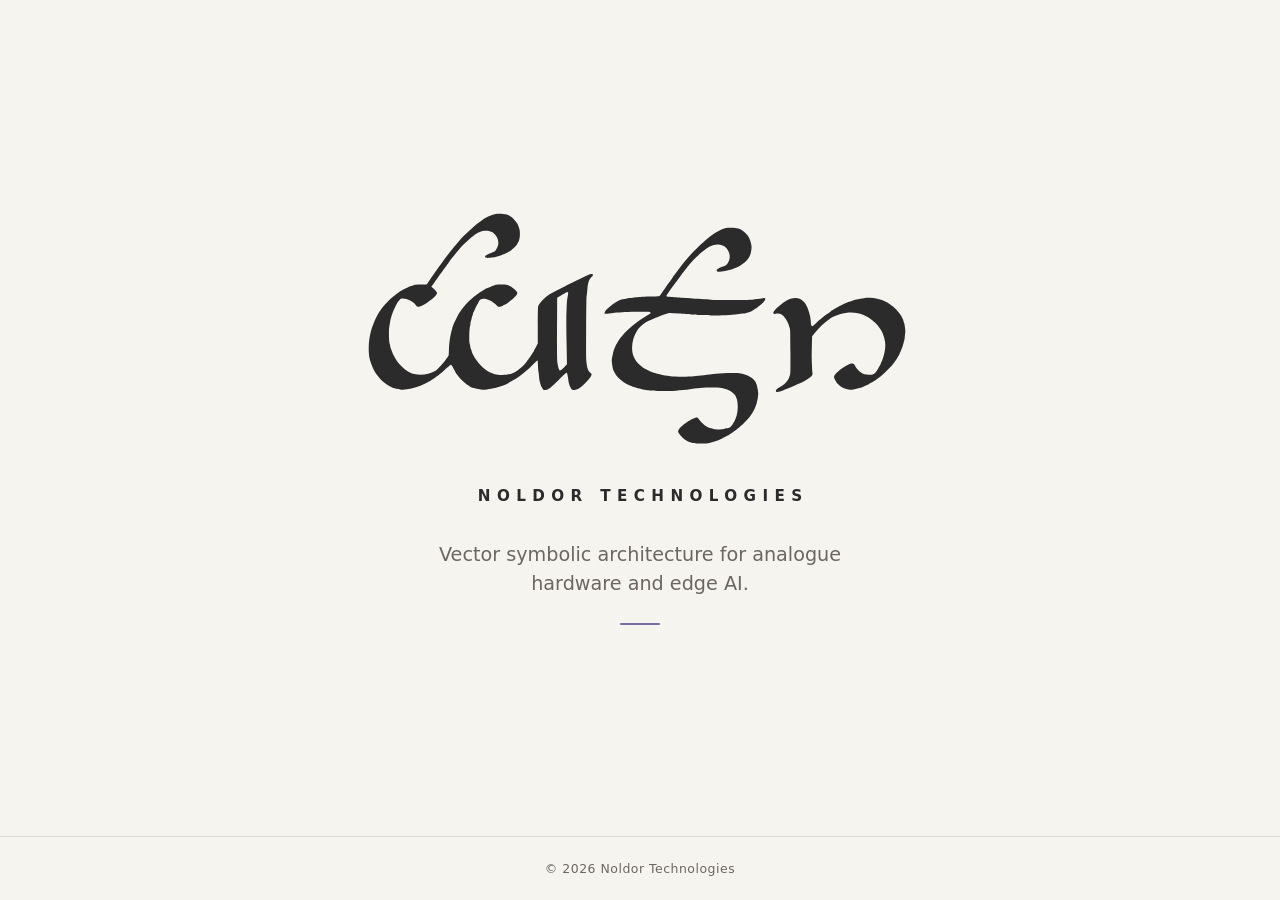
==== index.html @ be60045a "Add landing page, tests, CI + Pages deploy workflows Minimal one-screen landing for noldor.tech: inl" ====
<!DOCTYPE html>
<html lang="en">
<head>
  <meta charset="UTF-8" />
  <meta name="viewport" content="width=device-width, initial-scale=1.0" />
  <title>Noldor Technologies</title>
  <meta name="description" content="Noldor Technologies — vector symbolic architecture for analogue hardware and edge AI." />

  <!-- Favicons (generated from the Ñoldor letter mark) -->
  <link rel="icon" href="assets/favicon.svg" type="image/svg+xml" />
  <link rel="icon" href="assets/favicon-32.png" sizes="32x32" type="image/png" />
  <link rel="apple-touch-icon" href="assets/apple-touch-icon.png" />

  <!-- Open Graph -->
  <meta property="og:title" content="Noldor Technologies" />
  <meta property="og:description" content="Vector symbolic architecture for analogue hardware and edge AI." />
  <meta property="og:type" content="website" />
  <meta property="og:url" content="https://noldor.tech/" />
  <meta property="og:image" content="https://noldor.tech/assets/icon-512.png" />

  <link rel="stylesheet" href="styles.css" />
</head>
<body>
  <main class="hero">
    <h1 class="visually-hidden">Noldor Technologies</h1>

    <svg class="wordmark" xmlns="http://www.w3.org/2000/svg" viewBox="0 0 1764 756" fill="currentColor" role="img" aria-label="Ñoldor">
  <title>Ñoldor</title>
  <g transform="translate(0.000000,756.000000) scale(0.100000,-0.100000)">
  <path d="M4315 7471 c-112 -14 -320 -99 -430 -174 -246 -169 -552 -445 -796
-718 -101 -113 -332 -403 -436 -546 -157 -216 -359 -504 -477 -679 l-76 -111
-185 -2 c-140 -1 -196 -5 -228 -17 -23 -8 -57 -19 -76 -24 -19 -5 -48 -15 -65
-23 -130 -63 -165 -80 -191 -97 -16 -11 -43 -27 -59 -36 -98 -55 -308 -225
-426 -344 -96 -97 -226 -258 -274 -340 -55 -94 -136 -261 -171 -351 -20 -52
-40 -105 -45 -119 -14 -36 -38 -122 -61 -225 -55 -237 -60 -589 -13 -770 48
-180 151 -410 218 -485 12 -14 41 -50 64 -81 50 -67 136 -150 212 -205 73 -54
174 -112 208 -120 15 -4 36 -13 47 -20 11 -7 49 -17 85 -24 36 -6 92 -15 125
-21 146 -25 420 24 635 113 111 47 248 114 271 134 8 8 19 14 24 14 19 0 307
204 363 257 124 118 290 263 301 263 15 0 60 -56 66 -83 4 -15 11 -29 15 -32
4 -2 20 -31 35 -62 30 -63 75 -136 88 -141 4 -2 15 -18 23 -34 28 -55 195
-218 279 -272 123 -81 130 -84 192 -106 152 -52 296 -69 438 -50 218 29 329
54 470 107 129 49 175 72 370 186 192 112 469 338 646 526 74 79 102 102 110
94 8 -8 13 -66 15 -158 2 -81 8 -163 13 -183 5 -20 15 -94 21 -165 6 -70 17
-144 24 -165 7 -20 16 -54 20 -75 9 -48 48 -125 81 -161 24 -26 31 -28 83 -24
85 6 151 58 419 322 189 187 235 227 246 217 15 -11 42 -139 51 -238 9 -98 70
-249 114 -283 34 -27 104 -26 162 3 91 45 138 83 273 218 104 104 144 151 163
193 29 64 25 77 -31 121 -40 30 -74 95 -86 165 -41 237 -40 212 -35 1220 3
640 8 984 15 1020 6 30 15 114 20 185 11 147 33 260 63 320 12 22 43 64 69 93
52 57 58 72 34 92 -18 15 -70 3 -175 -40 -131 -54 -1088 -535 -1167 -586 -176
-117 -345 -295 -374 -397 -5 -18 -9 -285 -9 -595 l0 -563 -46 -92 c-25 -51
-52 -99 -60 -108 -8 -8 -14 -23 -14 -31 0 -9 -7 -21 -15 -28 -8 -6 -17 -20
-20 -31 -11 -32 -124 -200 -201 -294 -84 -105 -147 -166 -264 -253 -155 -117
-280 -156 -500 -156 -119 0 -160 4 -230 23 -232 62 -426 214 -601 471 -25 36
-50 76 -57 90 -6 14 -16 32 -20 40 -33 59 -52 102 -52 117 -1 10 -9 36 -20 58
-11 22 -19 50 -20 63 0 12 -9 58 -21 102 -18 70 -20 102 -16 282 2 144 8 223
20 273 9 38 17 86 17 105 0 20 9 61 20 93 11 31 20 67 20 79 0 13 9 43 20 67
11 24 20 53 20 65 0 11 9 35 20 51 11 17 20 36 20 43 0 19 79 178 122 247 21
33 38 65 38 72 0 7 17 24 37 38 103 69 350 -17 488 -171 47 -53 63 -64 88 -64
34 0 113 26 137 46 8 6 25 15 38 19 46 14 208 131 295 214 98 94 121 129 112
170 -11 52 -168 184 -257 217 -88 32 -106 34 -253 35 -130 1 -157 -2 -205 -20
-30 -11 -61 -21 -68 -21 -13 0 -75 -27 -177 -77 -62 -30 -75 -38 -148 -85 -32
-21 -60 -38 -62 -38 -2 0 -24 -14 -47 -30 -24 -17 -54 -38 -68 -48 -14 -9 -27
-20 -30 -23 -3 -4 -33 -28 -68 -53 -93 -69 -259 -238 -340 -348 -40 -53 -72
-100 -72 -104 0 -4 -7 -16 -17 -26 -20 -22 -22 -27 -105 -190 -88 -176 -102
-209 -138 -336 -61 -214 -89 -400 -99 -672 l-6 -155 -40 -60 c-111 -168 -301
-381 -391 -437 -153 -97 -421 -142 -615 -104 -154 31 -298 114 -434 251 -116
116 -166 183 -236 313 -9 18 -21 38 -26 45 -5 7 -22 46 -37 87 -16 41 -34 91
-42 110 -7 19 -16 53 -20 75 -3 22 -13 63 -21 90 -25 79 -29 423 -8 545 9 52
21 120 26 151 18 114 96 350 140 419 5 8 14 26 19 40 6 14 15 34 22 45 6 11
25 45 41 75 16 30 49 74 73 98 41 41 44 42 108 42 136 0 328 -97 406 -207 36
-50 66 -60 123 -44 157 46 473 276 528 385 l21 42 -26 40 c-14 21 -56 66 -92
100 l-67 60 69 95 c38 52 95 132 127 179 75 110 101 146 227 318 58 79 112
153 120 165 39 57 167 225 204 267 23 26 76 90 118 141 75 92 162 179 288 289
35 30 71 62 79 70 51 51 230 180 248 180 5 0 24 8 43 19 110 58 311 54 404
-10 154 -103 222 -288 165 -441 -23 -62 -66 -135 -91 -155 -7 -6 -38 -21 -68
-33 -189 -76 -240 -106 -240 -141 0 -31 44 -42 139 -35 106 8 212 30 325 67
98 33 242 95 267 116 8 7 18 13 22 13 33 0 257 203 257 233 0 8 8 25 18 38 64
84 90 305 53 444 -36 132 -74 200 -170 298 -88 91 -147 127 -256 161 -62 18
-200 27 -280 17z m2243 -2490 c2 -13 -6 -67 -17 -120 -16 -72 -24 -160 -32
-351 -13 -313 -13 -352 -1 -1140 l11 -635 -37 -45 c-80 -99 -158 -165 -184
-155 -25 10 -56 104 -75 225 -18 126 -20 239 -15 1441 l3 626 65 39 c128 77
139 83 163 94 13 6 35 20 49 31 33 26 66 21 70 -10z"/>
  <path d="M11590 7030 c-159 -19 -317 -97 -565 -277 -137 -100 -515 -460 -671
-638 -138 -159 -427 -534 -536 -695 -21 -30 -63 -89 -93 -130 -30 -41 -75
-104 -100 -140 -24 -36 -61 -87 -80 -115 -20 -27 -52 -74 -71 -103 -20 -29
-46 -54 -58 -56 -11 -3 -138 -7 -281 -10 -143 -4 -300 -11 -350 -17 -49 -5
-137 -14 -195 -18 -120 -10 -321 -44 -365 -61 -117 -48 -209 -105 -350 -220
-95 -78 -140 -125 -161 -172 -30 -67 -28 -68 306 -24 185 25 437 36 784 36
322 0 325 0 340 -22 8 -12 13 -24 11 -28 -2 -4 -42 -29 -87 -55 -78 -45 -192
-119 -283 -182 -241 -168 -515 -432 -627 -604 -44 -67 -108 -178 -108 -186 0
-4 -8 -25 -19 -47 -26 -58 -51 -133 -63 -191 -5 -27 -16 -78 -24 -112 -8 -34
-14 -86 -14 -115 0 -69 35 -270 53 -306 8 -15 27 -53 43 -86 72 -145 303 -333
494 -401 41 -14 79 -30 85 -34 5 -5 28 -12 50 -16 21 -3 51 -12 65 -19 14 -7
45 -16 70 -20 25 -3 65 -13 90 -20 25 -8 106 -24 180 -35 119 -19 176 -21 495
-20 198 0 387 5 420 9 33 5 110 14 170 20 61 6 148 15 195 21 142 16 249 28
385 40 72 7 153 15 180 17 28 3 127 6 220 6 308 1 505 -57 640 -191 35 -34 66
-72 70 -85 4 -13 15 -41 25 -63 51 -114 52 -389 2 -557 -53 -174 -140 -322
-216 -364 -21 -12 -61 -24 -90 -28 -29 -3 -72 -13 -96 -21 -57 -20 -277 -21
-324 -1 -18 7 -52 17 -76 21 -48 8 -113 37 -180 79 -57 37 -169 148 -203 203
-36 57 -56 67 -110 52 -53 -14 -143 -57 -158 -75 -6 -8 -17 -14 -24 -14 -21 0
-236 -158 -287 -210 -55 -58 -78 -98 -78 -137 0 -31 77 -133 151 -202 50 -45
165 -117 206 -127 15 -4 48 -17 73 -28 41 -19 63 -21 270 -21 242 0 249 1 470
72 91 29 87 27 230 98 164 81 212 111 425 260 114 80 320 275 421 400 136 168
229 374 260 580 10 66 18 143 18 170 -1 77 -33 246 -54 291 -11 22 -20 43 -20
47 0 3 -14 26 -30 51 -78 114 -232 197 -445 238 -118 22 -571 16 -790 -10 -99
-12 -265 -31 -370 -42 -104 -12 -246 -27 -315 -34 -181 -20 -573 -20 -745 -1
-218 25 -473 84 -600 139 -74 33 -232 113 -255 129 -240 171 -350 365 -350
618 0 199 57 393 163 554 48 74 161 190 199 206 15 6 28 16 28 21 0 5 15 16
33 24 17 8 39 18 47 24 75 46 410 184 591 243 l106 35 299 -18 c164 -11 340
-24 389 -29 50 -6 201 -13 336 -16 136 -4 271 -10 300 -14 84 -11 654 16 819
39 80 11 160 20 177 20 56 0 205 41 274 75 179 88 414 287 434 367 9 37 -23
55 -74 40 -20 -6 -70 -14 -111 -17 -41 -4 -124 -14 -185 -23 -93 -14 -196 -17
-680 -17 -416 0 -596 4 -667 13 -54 7 -186 17 -295 23 -109 5 -270 15 -358 23
-88 8 -212 15 -275 16 -63 0 -162 5 -220 10 -58 6 -136 13 -173 16 -81 7 -90
19 -53 72 85 120 149 211 170 242 13 19 43 61 67 92 24 31 71 96 104 143 60
85 138 190 225 300 25 31 55 70 67 87 152 206 540 562 706 647 92 47 193 72
273 67 159 -11 263 -85 330 -236 38 -86 41 -198 6 -277 -42 -97 -76 -138 -140
-166 -33 -15 -65 -27 -71 -27 -24 0 -137 -59 -161 -85 -29 -31 -20 -54 26 -67
55 -16 277 19 419 66 76 26 225 90 265 114 143 87 252 185 286 257 7 17 18 37
23 45 25 38 41 92 55 182 14 87 14 105 0 190 -28 163 -84 269 -200 377 -68 64
-112 91 -205 127 -65 25 -225 37 -329 24z"/>
  <path d="M15910 4821 c-232 -33 -325 -56 -549 -136 -65 -23 -295 -140 -376
-191 -38 -24 -81 -49 -95 -56 -14 -7 -46 -28 -72 -48 -26 -19 -73 -53 -103
-75 -115 -83 -253 -195 -353 -289 -57 -53 -110 -96 -118 -96 -27 0 -41 43 -43
130 -1 81 -25 213 -57 310 -9 25 -19 61 -24 80 -13 53 -83 183 -126 235 -136
167 -358 177 -592 29 -29 -19 -55 -34 -59 -34 -8 0 -135 -104 -207 -170 -131
-121 -155 -221 -46 -190 57 16 130 12 176 -10 84 -41 189 -186 232 -320 11
-36 29 -90 39 -120 17 -51 18 -107 21 -752 3 -683 2 -699 -18 -742 -11 -25
-20 -50 -20 -56 0 -5 -15 -36 -32 -68 -37 -64 -113 -145 -173 -184 -22 -14
-67 -42 -100 -63 -81 -51 -115 -84 -115 -112 0 -47 96 -40 240 19 41 17 93 37
115 45 22 8 58 22 80 32 22 10 47 21 55 25 8 3 22 10 30 15 8 5 60 28 115 51
172 72 219 94 236 107 8 7 20 13 25 13 14 0 174 106 207 138 39 37 60 80 52
106 -9 30 -27 407 -27 561 1 72 4 238 7 370 l7 239 75 96 c140 176 322 349
463 442 266 173 616 246 900 187 97 -20 205 -57 244 -85 11 -8 26 -14 32 -14
29 0 214 -138 288 -215 169 -176 253 -338 292 -565 19 -110 14 -220 -17 -369
-21 -104 -74 -267 -94 -291 -7 -8 -15 -27 -19 -42 -3 -15 -20 -49 -36 -75 -16
-26 -35 -59 -42 -73 -39 -79 -103 -162 -144 -186 -42 -25 -50 -26 -162 -22
-84 3 -125 9 -147 21 -16 9 -35 17 -41 17 -6 0 -40 22 -75 49 -69 52 -154 152
-164 193 -4 13 -18 37 -32 53 -24 25 -31 27 -77 22 -50 -6 -93 -25 -213 -97
-48 -28 -165 -111 -183 -130 -3 -3 -28 -24 -57 -48 -56 -46 -103 -117 -103
-154 0 -25 30 -90 71 -153 34 -53 135 -146 193 -178 54 -30 192 -67 252 -67
108 0 337 59 459 118 33 16 71 33 85 37 14 4 31 12 39 18 17 15 49 33 86 51
44 21 234 155 318 225 84 69 218 199 299 288 50 55 173 223 192 263 4 8 18 33
31 55 14 22 29 51 35 65 6 14 20 45 32 70 44 94 70 167 94 260 7 30 20 80 29
110 8 30 15 74 15 97 0 23 5 74 12 112 10 57 9 91 -5 195 -9 69 -23 139 -32
155 -8 17 -15 37 -15 46 0 14 -31 82 -77 170 -38 71 -171 217 -276 302 -193
156 -439 246 -697 257 -58 2 -130 1 -160 -3z"/>
  </g>
</svg>

    <p class="company">Noldor&nbsp;Technologies</p>

    <p class="tagline">Vector symbolic architecture for analogue hardware and edge&nbsp;AI.</p>
  </main>

  <footer class="footer">
    <span>© <span id="year">2026</span> Noldor Technologies</span>
  </footer>

  <script>
    document.getElementById("year").textContent = new Date().getFullYear();
  </script>
</body>
</html>
---- styles.css ----
:root {
  --ink: #2b2b2b;
  --paper: #f6f4ef;
  --muted: #6b6660;
  --hairline: rgba(43, 43, 43, 0.14);
  --accent: #5b4b8a; /* deep Noldorin violet, used sparingly */
}

@media (prefers-color-scheme: dark) {
  :root {
    --ink: #ece8e1;
    --paper: #16151a;
    --muted: #9a958c;
    --hairline: rgba(236, 232, 225, 0.16);
    --accent: #b3a6e0;
  }
}

* { box-sizing: border-box; }

html, body {
  margin: 0;
  height: 100%;
}

body {
  display: flex;
  flex-direction: column;
  min-height: 100vh;
  background: var(--paper);
  color: var(--ink);
  font-family: ui-sans-serif, system-ui, -apple-system, "Segoe UI", Roboto,
    Helvetica, Arial, sans-serif;
  -webkit-font-smoothing: antialiased;
  text-rendering: optimizeLegibility;
}

.hero {
  flex: 1;
  display: flex;
  flex-direction: column;
  align-items: center;
  justify-content: center;
  gap: clamp(1.25rem, 4vw, 2.25rem);
  padding: 2rem 1.5rem;
  text-align: center;
}

/* The tengwar wordmark. currentColor lets it follow the theme. */
.wordmark {
  display: block;
  width: min(560px, 78vw);
  height: auto;
  color: var(--ink);
  animation: rise 900ms cubic-bezier(0.22, 1, 0.36, 1) both;
}

.company {
  margin: 0;
  font-size: clamp(0.78rem, 1.6vw, 0.95rem);
  font-weight: 600;
  letter-spacing: 0.42em;
  text-transform: uppercase;
  color: var(--ink);
  /* optical: letter-spacing pushes text right; nudge back to center */
  text-indent: 0.42em;
  animation: rise 900ms 120ms cubic-bezier(0.22, 1, 0.36, 1) both;
}

.tagline {
  margin: 0;
  max-width: 34ch;
  font-size: clamp(1rem, 2.4vw, 1.2rem);
  line-height: 1.5;
  color: var(--muted);
  animation: rise 900ms 220ms cubic-bezier(0.22, 1, 0.36, 1) both;
}

.tagline::after {
  content: "";
  display: block;
  width: 2.5rem;
  height: 2px;
  margin: 1.5rem auto 0;
  background: var(--accent);
  border-radius: 2px;
  opacity: 0.8;
}

.footer {
  padding: 1.5rem;
  text-align: center;
  font-size: 0.78rem;
  letter-spacing: 0.04em;
  color: var(--muted);
  border-top: 1px solid var(--hairline);
}

@keyframes rise {
  from { opacity: 0; transform: translateY(12px); }
  to   { opacity: 1; transform: translateY(0); }
}

@media (prefers-reduced-motion: reduce) {
  .wordmark, .company, .tagline { animation: none; }
}

.visually-hidden {
  position: absolute;
  width: 1px; height: 1px;
  padding: 0; margin: -1px;
  overflow: hidden;
  clip: rect(0, 0, 0, 0);
  white-space: nowrap;
  border: 0;
}
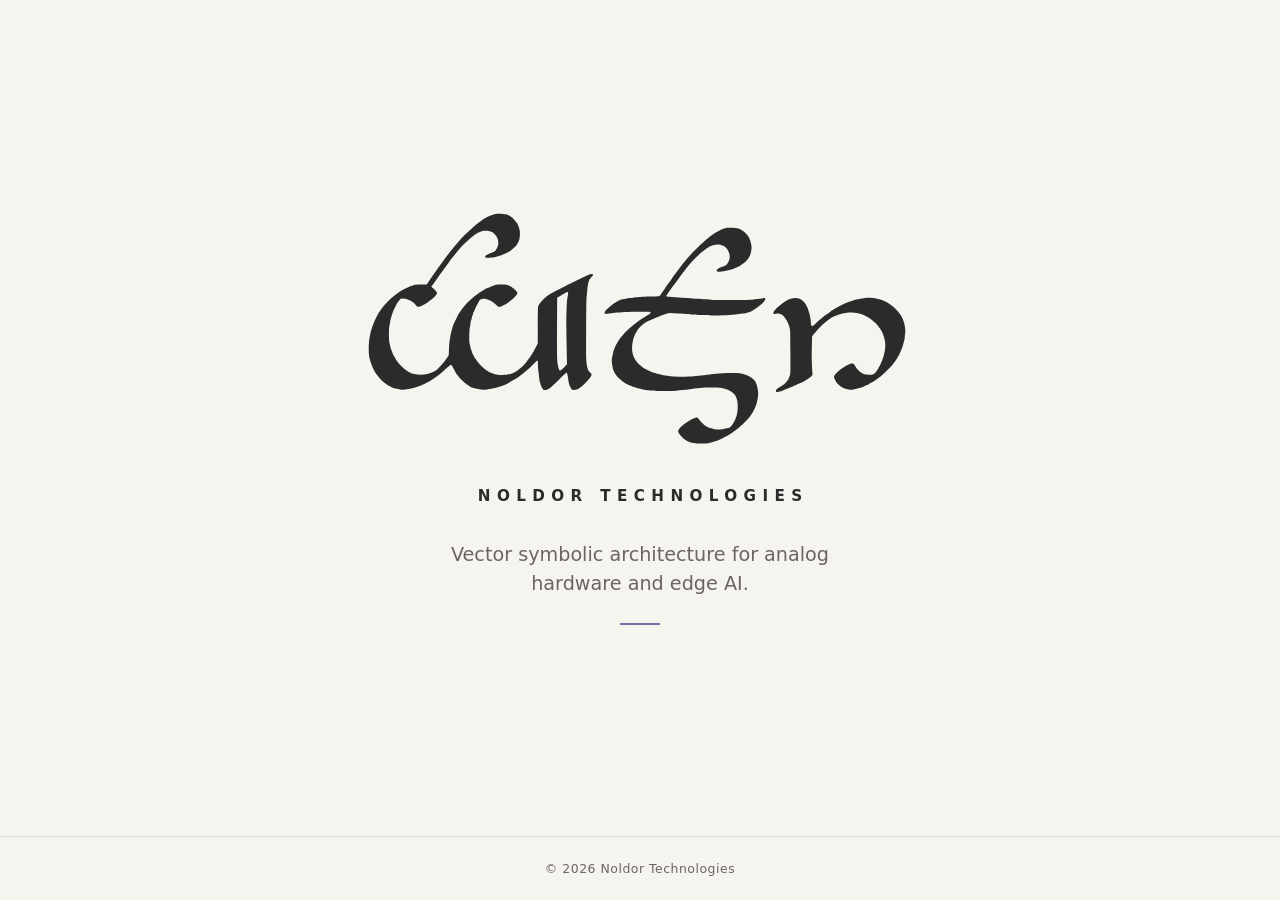
==== commit 08c39759: "Fix wording: analogue -> analog (user correction) index.html (meta, OG, tagline) + README. Shipped f" ====
--- a/index.html
+++ b/index.html
@@ -4,7 +4,7 @@
   <meta charset="UTF-8" />
   <meta name="viewport" content="width=device-width, initial-scale=1.0" />
   <title>Noldor Technologies</title>
-  <meta name="description" content="Noldor Technologies — vector symbolic architecture for analogue hardware and edge AI." />
+  <meta name="description" content="Noldor Technologies — vector symbolic architecture for analog hardware and edge AI." />
 
   <!-- Favicons (generated from the Ñoldor letter mark) -->
   <link rel="icon" href="assets/favicon.svg" type="image/svg+xml" />
@@ -13,7 +13,7 @@
 
   <!-- Open Graph -->
   <meta property="og:title" content="Noldor Technologies" />
-  <meta property="og:description" content="Vector symbolic architecture for analogue hardware and edge AI." />
+  <meta property="og:description" content="Vector symbolic architecture for analog hardware and edge AI." />
   <meta property="og:type" content="website" />
   <meta property="og:url" content="https://noldor.tech/" />
   <meta property="og:image" content="https://noldor.tech/assets/icon-512.png" />
@@ -150,7 +150,7 @@
 
     <p class="company">Noldor&nbsp;Technologies</p>
 
-    <p class="tagline">Vector symbolic architecture for analogue hardware and edge&nbsp;AI.</p>
+    <p class="tagline">Vector symbolic architecture for analog hardware and edge&nbsp;AI.</p>
   </main>
 
   <footer class="footer">
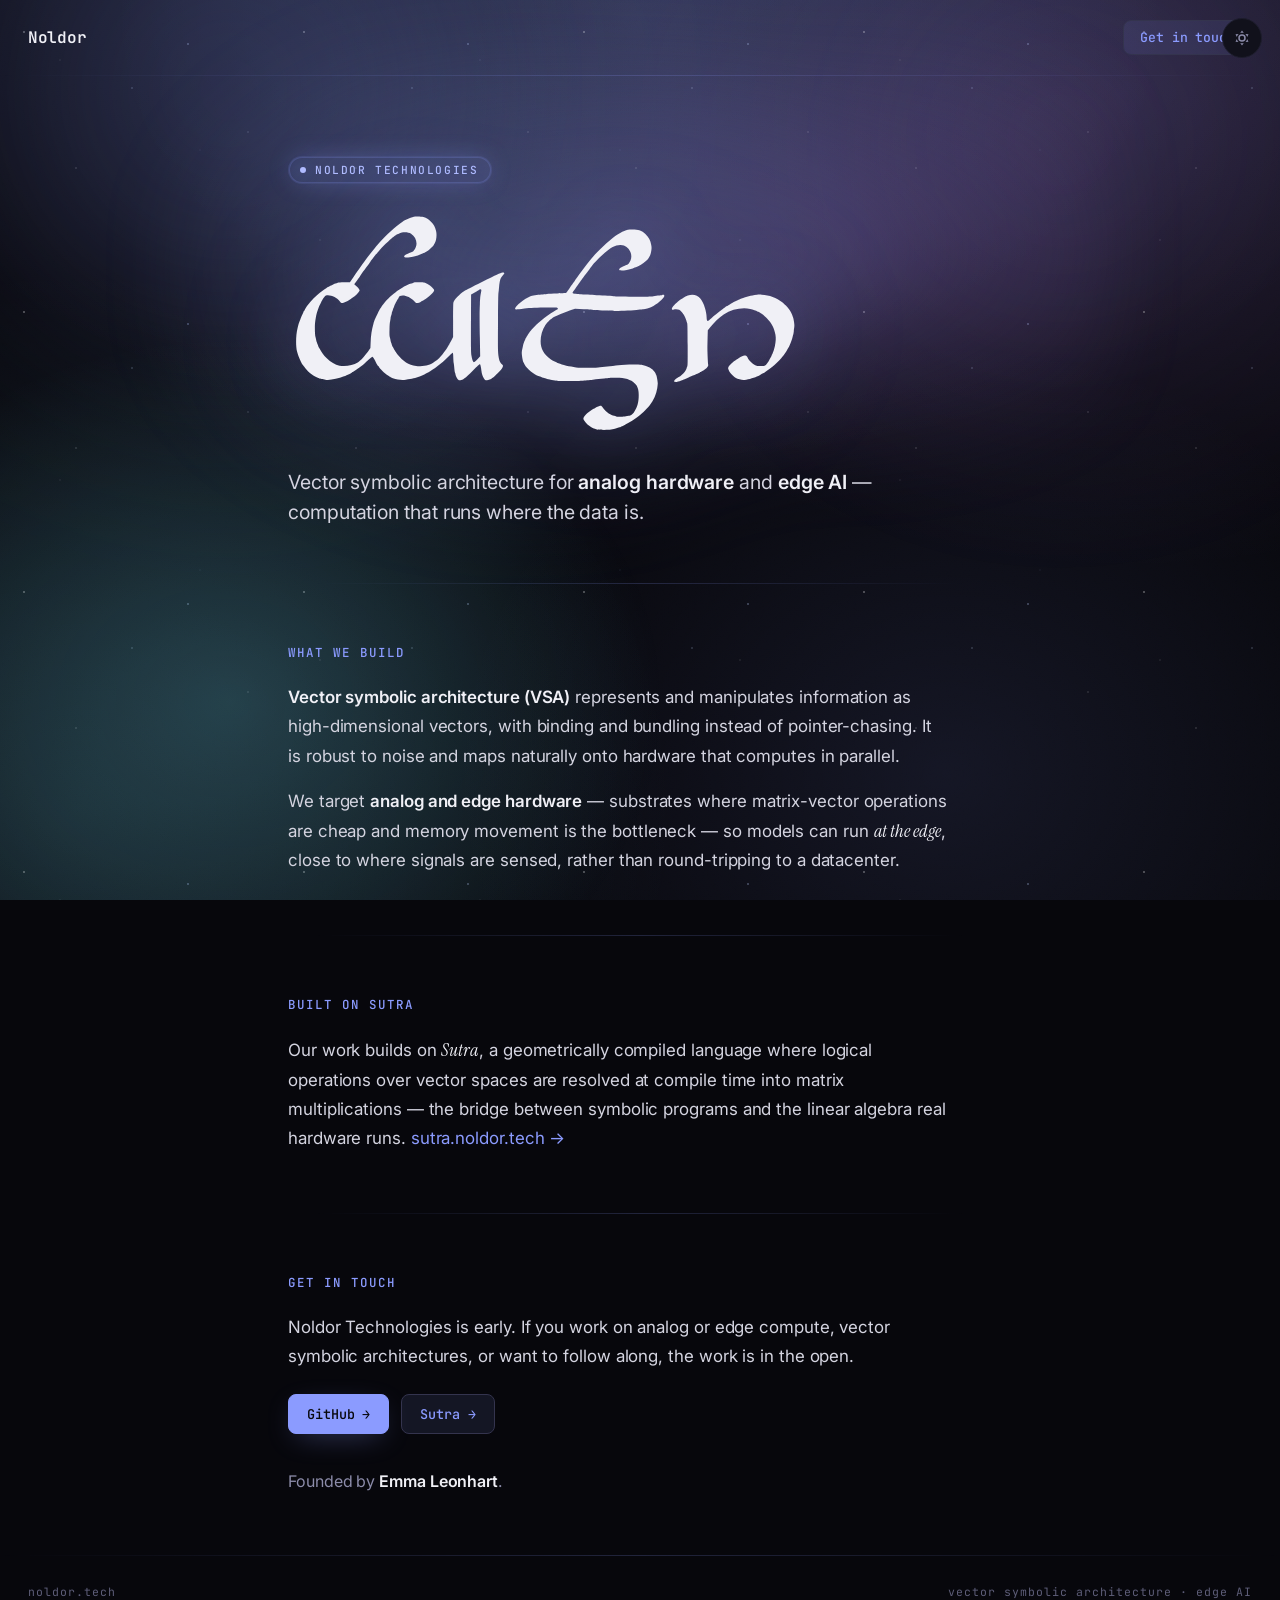
==== commit c5ff0e2d: "Rebuild landing on shared identity (dark + celestial + practical sections) Links identity.css + cele" ====
--- a/index.html
+++ b/index.html
@@ -1,5 +1,5 @@
 <!DOCTYPE html>
-<html lang="en">
+<html lang="en" data-theme="dark">
 <head>
   <meta charset="UTF-8" />
   <meta name="viewport" content="width=device-width, initial-scale=1.0" />
@@ -18,13 +18,38 @@
   <meta property="og:url" content="https://noldor.tech/" />
   <meta property="og:image" content="https://noldor.tech/assets/icon-512.png" />
 
+  <link rel="preconnect" href="https://fonts.googleapis.com" />
+  <link rel="preconnect" href="https://fonts.gstatic.com" crossorigin />
+  <link href="https://fonts.googleapis.com/css2?family=Inter:wght@400;500;600;700&family=Instrument+Serif:ital@0;1&family=JetBrains+Mono:wght@400;500&display=swap" rel="stylesheet" />
+
+  <!-- Canonical shared identity (palette, buttons, toggle, aurora, type) —
+       the same file used by emmaleonhart.com + the sister sites. -->
+  <link rel="stylesheet" href="identity.css" />
+  <!-- Celestial / glow layer, loaded AFTER identity.css (shared with the sister sites). -->
+  <link rel="stylesheet" href="celestial.css" />
+  <!-- Page-specific layout only. identity.css owns the identity. -->
   <link rel="stylesheet" href="styles.css" />
+
+  <!-- Set theme before first paint (dark default), matching the sister sites. -->
+  <script>(function(){try{var t=localStorage.getItem('theme');if(t!=='light'&&t!=='dark')t='dark';document.documentElement.setAttribute('data-theme',t);}catch(e){document.documentElement.setAttribute('data-theme','dark');}})();</script>
 </head>
 <body>
-  <main class="hero">
-    <h1 class="visually-hidden">Noldor Technologies</h1>
-
-    <svg class="wordmark" xmlns="http://www.w3.org/2000/svg" viewBox="0 0 1764 756" fill="currentColor" role="img" aria-label="Ñoldor">
+  <button id="theme-toggle" class="theme-toggle" type="button" aria-label="Toggle light and dark theme" title="Toggle light / dark">
+    <svg class="icon-sun" viewBox="0 0 24 24" fill="currentColor" aria-hidden="true"><path d="M12,7A5,5 0 0,1 17,12A5,5 0 0,1 12,17A5,5 0 0,1 7,12A5,5 0 0,1 12,7M12,9A3,3 0 0,0 9,12A3,3 0 0,0 12,15A3,3 0 0,0 15,12A3,3 0 0,0 12,9M12,2L14.39,5.42C13.65,5.15 12.84,5 12,5C11.16,5 10.35,5.15 9.61,5.42L12,2M3.34,7L7.5,6.65C6.9,7.16 6.36,7.78 5.94,8.5C5.5,9.24 5.25,10 5.11,10.79L3.34,7M3.36,17L5.12,13.23C5.26,14 5.53,14.78 5.95,15.5C6.37,16.24 6.91,16.86 7.5,17.37L3.36,17M20.65,7L18.88,10.79C18.74,10 18.47,9.23 18.05,8.5C17.63,7.78 17.1,7.15 16.5,6.64L20.65,7M20.64,17L16.5,17.36C17.09,16.85 17.62,16.22 18.04,15.5C18.46,14.77 18.73,14 18.87,13.21L20.64,17M12,22L9.59,18.56C10.33,18.83 11.14,19 12,19C12.82,19 13.63,18.86 14.37,18.59L12,22Z"></path></svg>
+    <svg class="icon-moon" viewBox="0 0 24 24" fill="currentColor" aria-hidden="true"><path d="M17.75,4.09L15.22,6.03L16.13,9.09L13.5,7.28L10.87,9.09L11.78,6.03L9.25,4.09L12.44,4L13.5,1L14.56,4L17.75,4.09M21.25,11L19.61,12.25L20.2,14.23L18.5,13.06L16.8,14.23L17.39,12.25L15.75,11L17.81,10.95L18.5,9L19.19,10.95L21.25,11M18.97,15.95C19.8,15.87 20.69,17.05 20.16,17.8C19.84,18.25 19.5,18.67 19.08,19.07C15.17,23 8.84,23 4.94,19.07C1.03,15.17 1.03,8.83 4.94,4.93C5.34,4.53 5.76,4.17 6.21,3.85C6.96,3.32 8.14,4.21 8.06,5.04C7.79,7.9 8.75,10.87 10.95,13.06C13.14,15.26 16.1,16.22 18.97,15.95M17.33,17.97C14.5,17.81 11.7,16.64 9.53,14.5C7.36,12.31 6.2,9.5 6.04,6.68C3.23,9.82 3.34,14.4 6.35,17.41C9.37,20.43 14,20.54 17.33,17.97Z"></path></svg>
+  </button>
+
+  <div class="aurora" aria-hidden="true"></div>
+
+  <header class="topbar">
+    <a class="brand" href="/">Noldor</a>
+    <a class="cta-link" href="#contact">Get in touch</a>
+  </header>
+
+  <main>
+    <section class="hero">
+      <span class="eyebrow">Noldor Technologies</span>
+      <svg class="wordmark" xmlns="http://www.w3.org/2000/svg" viewBox="0 0 1764 756" fill="currentColor" role="img" aria-label="Ñoldor">
   <title>Ñoldor</title>
   <g transform="translate(0.000000,756.000000) scale(0.100000,-0.100000)">
   <path d="M4315 7471 c-112 -14 -320 -99 -430 -174 -246 -169 -552 -445 -796
@@ -147,18 +172,36 @@
 156 -439 246 -697 257 -58 2 -130 1 -160 -3z"/>
   </g>
 </svg>
-
-    <p class="company">Noldor&nbsp;Technologies</p>
-
-    <p class="tagline">Vector symbolic architecture for analog hardware and edge&nbsp;AI.</p>
+      <p class="lede">Vector symbolic architecture for <strong>analog hardware</strong> and <strong>edge&nbsp;AI</strong> — computation that runs where the data is.</p>
+    </section>
+
+    <section id="what">
+      <h2>What we build</h2>
+      <p class="body"><strong>Vector symbolic architecture (VSA)</strong> represents and manipulates information as high-dimensional vectors, with binding and bundling instead of pointer-chasing. It is robust to noise and maps naturally onto hardware that computes in parallel.</p>
+      <p class="body">We target <strong>analog and edge hardware</strong> — substrates where matrix-vector operations are cheap and memory movement is the bottleneck — so models can run <em>at the edge</em>, close to where signals are sensed, rather than round-tripping to a datacenter.</p>
+    </section>
+
+    <section id="sutra">
+      <h2>Built on Sutra</h2>
+      <p class="body">Our work builds on <em>Sutra</em>, a geometrically compiled language where logical operations over vector spaces are resolved at compile time into matrix multiplications — the bridge between symbolic programs and the linear algebra real hardware runs. <a href="https://sutra.noldor.tech">sutra.noldor.tech &rarr;</a></p>
+    </section>
+
+    <section id="contact" class="cta">
+      <h2>Get in touch</h2>
+      <p class="body">Noldor Technologies is early. If you work on analog or edge compute, vector symbolic architectures, or want to follow along, the work is in the open.</p>
+      <div class="links">
+        <a class="primary" href="https://github.com/EmmaLeonhart/noldor.tech">GitHub &rarr;</a>
+        <a href="https://sutra.noldor.tech">Sutra &rarr;</a>
+      </div>
+      <p class="who founder">Founded by <b>Emma Leonhart</b>.</p>
+    </section>
   </main>
 
-  <footer class="footer">
-    <span>© <span id="year">2026</span> Noldor Technologies</span>
+  <footer>
+    <span>noldor.tech</span>
+    <span>vector symbolic architecture · edge AI</span>
   </footer>
 
-  <script>
-    document.getElementById("year").textContent = new Date().getFullYear();
-  </script>
+  <script>(function(){var b=document.getElementById('theme-toggle');if(!b)return;b.addEventListener('click',function(){var c=document.documentElement.getAttribute('data-theme')==='light'?'light':'dark';var n=c==='light'?'dark':'light';document.documentElement.setAttribute('data-theme',n);try{localStorage.setItem('theme',n);}catch(e){}});})();</script>
 </body>
 </html>
--- a/identity.css
+++ b/identity.css
@@ -0,0 +1,209 @@
+/* =====================================================================
+   emmaleonhart.com — CANONICAL VISUAL IDENTITY (the one shared file)
+   Every page links this: <link rel="stylesheet" href="/identity.css">
+   It owns the identity — palette, buttons, the dark/light toggle, type
+   and the signature primitives — so pages are genuinely the SAME, not
+   merely similar. Pages keep only their page-specific layout CSS.
+   Dark is the default. The toggle uses the exact MkDocs-Material
+   weather-sunny / weather-night icons (matches the Sutra docs site).
+   ===================================================================== */
+
+:root {
+  --bg: #07070c;
+  --bg-soft: #0c0c14;
+  --bg-card: #11111b;
+  --bg-elevated: #14141f;
+  --border: #1d1d2c;
+  --border-hover: #34344e;
+  --border-strong: #262638;
+
+  --text: #d4d4e0;
+  --text-strong: #f0f0f6;
+  --text-mute: #8c8caa;
+  --text-faint: #5d5d78;
+
+  --accent: #8b9bff;
+  --accent-bright: #b0bcff;
+  --accent-soft: rgba(139, 155, 255, 0.10);
+  --accent-glow: rgba(139, 155, 255, 0.28);
+  --on-accent: #07070c;            /* label on a solid --accent fill */
+  /* Filled-button colour: a calmer mid-tone periwinkle + near-white
+     label. The old light-fill + near-black label was max-contrast and
+     read as garish (Emma flagged the Sutra/Loka primary buttons). */
+  --accent-deep: #5e6ad2;
+  --accent-deep-hover: #707cdf;
+  --on-accent-deep: #eceefb;
+
+  --sutra: #d4a76a;
+  --sutra-bright: #f5d9a8;
+
+  --serif: 'Instrument Serif', 'Times New Roman', serif;
+  --sans: 'Inter', 'Segoe UI', system-ui, -apple-system, sans-serif;
+  --mono: 'JetBrains Mono', 'Consolas', 'Monaco', monospace;
+}
+
+html[data-theme="light"] {
+  --bg: #f4f4f8;
+  --bg-soft: #ebebf2;
+  --bg-card: #ffffff;
+  --bg-elevated: #fbfbfe;
+  --border: #dadae6;
+  --border-hover: #b6b6cf;
+  --border-strong: #c7c7d8;
+
+  --text: #2b2b38;
+  --text-strong: #14141f;
+  --text-mute: #5c5c74;
+  --text-faint: #8c8caa;
+
+  --accent: #5160dd;
+  --accent-bright: #3a48c4;
+  --accent-soft: rgba(81, 96, 221, 0.10);
+  --accent-glow: rgba(81, 96, 221, 0.22);
+  --on-accent: #ffffff;
+  --accent-deep: #4b59c9;
+  --accent-deep-hover: #5160dd;
+  --on-accent-deep: #ffffff;
+
+  --sutra: #9c6a22;
+  --sutra-bright: #7c5217;
+}
+
+/* ---- Base ---------------------------------------------------------- */
+*, *::before, *::after { margin: 0; padding: 0; box-sizing: border-box; }
+html { scroll-behavior: smooth; }
+body {
+  font-family: var(--sans);
+  background: var(--bg);
+  color: var(--text);
+  min-height: 100vh;
+  -webkit-font-smoothing: antialiased;
+  -moz-osx-font-smoothing: grayscale;
+  letter-spacing: -0.005em;
+  transition: background 0.35s ease, color 0.35s ease;
+}
+a { color: var(--accent); text-decoration: none; }
+a:hover { color: var(--accent-bright); }
+code, pre, .mono { font-family: var(--mono); }
+
+/* ---- Prominent buttons — the ONE shared button (Loka feel) ---------
+   This is the single canonical button for the whole site + every
+   sister project. The "Loka feel" Emma wants everywhere lives here:
+   chunky 12px/28px, 1rem label, accent-filled primary, Pewter-filled
+   secondary. NO page or sister site may re-declare .btn locally —
+   that cascade-override is exactly what made the sites diverge. They
+   link this file and inherit; page CSS only does layout (.cta etc). */
+.btn {
+  display: inline-flex; align-items: center; justify-content: center;
+  gap: 8px;
+  font-family: var(--sans); font-size: 1rem; font-weight: 600;
+  line-height: 1; text-decoration: none; white-space: nowrap;
+  padding: 12px 28px; border-radius: 8px;
+  border: 1px solid transparent; cursor: pointer;
+  transition: background 0.2s, color 0.2s, border-color 0.2s, transform 0.2s;
+}
+.btn-primary {
+  background: linear-gradient(135deg, var(--accent-deep) 0%, var(--accent-deep-hover) 100%);
+  color: var(--on-accent-deep);
+  border-color: var(--accent-deep);
+  box-shadow: 0 8px 24px -12px var(--accent-glow);
+}
+.btn-primary:hover {
+  background: linear-gradient(135deg, var(--accent-deep-hover) 0%, var(--accent-bright) 130%);
+  border-color: var(--accent-deep-hover);
+  color: var(--on-accent-deep); transform: translateY(-1px);
+  box-shadow: 0 10px 30px -10px var(--accent-glow);
+}
+.btn-secondary {
+  background: var(--bg-card); color: var(--text-strong);
+  border-color: var(--border);
+}
+.btn-secondary:hover {
+  border-color: var(--accent); color: var(--accent-bright);
+  transform: translateY(-1px);
+}
+
+/* ---- The dark/light toggle (exact Material icons) ------------------ */
+.theme-toggle {
+  position: fixed; top: 18px; right: 18px; z-index: 1000;
+  width: 40px; height: 40px;
+  display: flex; align-items: center; justify-content: center;
+  background: var(--bg-card); border: 1px solid var(--border);
+  border-radius: 999px; color: var(--text-mute); cursor: pointer;
+  transition: color 0.2s, border-color 0.2s, background 0.2s, transform 0.2s;
+}
+.theme-toggle:hover {
+  color: var(--accent-bright); border-color: var(--accent);
+  background: var(--accent-soft); transform: translateY(-1px);
+}
+.theme-toggle svg { width: 18px; height: 18px; display: none; }
+html[data-theme="dark"]  .theme-toggle .icon-sun  { display: block; }
+html[data-theme="light"] .theme-toggle .icon-moon { display: block; }
+
+/* ---- Signature primitives (use these for true sameness) ----------- */
+.eyebrow {
+  display: inline-flex; align-items: center; gap: 9px;
+  font-family: var(--mono); font-size: 0.7rem; font-weight: 500;
+  text-transform: uppercase; letter-spacing: 1.6px;
+  color: var(--accent-bright);
+  padding: 6px 13px 6px 11px;
+  background: var(--accent-soft);
+  border: 1px solid var(--accent-soft);
+  border-radius: 999px;
+}
+.eyebrow::before {
+  content: ''; width: 6px; height: 6px; border-radius: 50%;
+  background: var(--accent-bright); box-shadow: 0 0 12px var(--accent-glow);
+  animation: id-pulse 2.4s ease-in-out infinite;
+}
+@keyframes id-pulse {
+  0%, 100% { opacity: 1; transform: scale(1); }
+  50% { opacity: 0.4; transform: scale(0.85); }
+}
+.card {
+  background: var(--bg-card); border: 1px solid var(--border);
+  border-radius: 14px; padding: 28px 30px;
+  transition: border-color 0.2s, background 0.35s ease;
+}
+.card:hover { border-color: var(--border-hover); }
+.aurora { position: fixed; inset: 0; z-index: 0; pointer-events: none; overflow: hidden; }
+.aurora::before, .aurora::after {
+  content: ''; position: absolute; border-radius: 50%;
+  filter: blur(90px); opacity: 0.5; mix-blend-mode: screen;
+}
+.aurora::before {
+  width: 700px; height: 700px; top: -260px; left: -120px;
+  background: radial-gradient(circle, var(--accent-glow) 0%, transparent 70%);
+  animation: id-drift1 24s ease-in-out infinite alternate;
+}
+.aurora::after {
+  width: 620px; height: 620px; top: -170px; right: -90px;
+  background: radial-gradient(circle, rgba(212,167,106,0.18) 0%, transparent 70%);
+  animation: id-drift2 28s ease-in-out infinite alternate;
+}
+@keyframes id-drift1 { to { transform: translate(130px, 80px) scale(1.15); } }
+@keyframes id-drift2 { to { transform: translate(-90px, 110px) scale(1.1); } }
+
+/* ---- GitHub repo pill (shared widget, live stars + release) ------- */
+.gh {
+  display: inline-flex; align-items: center; gap: 8px;
+  color: var(--accent); text-decoration: none;
+  font-family: var(--mono); font-size: 0.8rem; font-weight: 500;
+  padding: 7px 14px; border-radius: 8px;
+  border: 1px solid var(--border-hover); background: var(--accent-soft);
+  transition: color 0.2s, border-color 0.2s, background 0.2s;
+}
+.gh:hover { color: var(--accent-bright); border-color: var(--accent); }
+.gh svg { width: 15px; height: 15px; fill: currentColor; flex: none; }
+.gh .gh-stat {
+  display: inline-flex; align-items: center; gap: 5px;
+  padding-left: 9px; border-left: 1px solid var(--border-hover);
+  color: var(--text-mute); font-variant-numeric: tabular-nums;
+}
+.gh .gh-stat svg { width: 13px; height: 13px; }
+.gh:hover .gh-stat { border-color: var(--accent); color: var(--accent-bright); }
+
+@media (prefers-reduced-motion: reduce) {
+  .aurora::before, .aurora::after, .eyebrow::before { animation: none; }
+  html { scroll-behavior: auto; }
+}
--- a/celestial.css
+++ b/celestial.css
@@ -0,0 +1,157 @@
+/* =====================================================================
+   celestial.css — site-specific CELESTIAL / GLOW layer (Yantra)
+   Linked AFTER /identity.css. It AUGMENTS the shared identity, never
+   replaces it: the palette, buttons, toggle and base type still come
+   from identity.css. This file adds atmosphere — a deeper space field,
+   a cool nebula bloom, a faint twinkling starfield, fine grain, and
+   bloom on the accent type + controls.
+
+   Cooler than Extropic's warm plasma: periwinkle → cyan → violet.
+   All heavy effects are scoped to html[data-theme="dark"] so the light
+   theme stays calm and readable. Honours prefers-reduced-motion.
+   Do NOT move these rules into identity.css — that file is shared with
+   emmaleonhart.com and the sister sites; the celestial look is for
+   Yantra + Sutra only.
+   ===================================================================== */
+
+:root {
+  --celest-peri:   #8b9bff;
+  --celest-cyan:   #79e6ff;
+  --celest-violet: #b98cff;
+  --celest-glow:        rgba(139, 155, 255, 0.42);
+  --celest-glow-soft:   rgba(139, 155, 255, 0.20);
+  --celest-cyan-glow:   rgba(121, 230, 255, 0.20);
+  --celest-violet-glow: rgba(185, 140, 255, 0.20);
+}
+
+/* ---- Deep-space field: layered nebula gradients behind everything --- */
+html[data-theme="dark"] body {
+  background-color: var(--bg);
+  background-image:
+    radial-gradient(820px 560px at 50% 2%,  rgba(150,168,255,0.16), transparent 64%),  /* bright hero core */
+    radial-gradient(1500px 980px at 50% -14%, rgba(139,155,255,0.22), transparent 60%), /* big central bloom */
+    radial-gradient(1100px 800px at 88%  10%, rgba(185,140,255,0.15),  transparent 60%),
+    radial-gradient(1000px 900px at  6%  90%, rgba(121,230,255,0.11),  transparent 60%),
+    radial-gradient(820px  720px at 74%  86%, rgba(139,155,255,0.10),  transparent 60%);
+  background-attachment: fixed;
+}
+/* A strong glowing bloom sitting right behind the hero headline. */
+html[data-theme="dark"] .hero { position: relative; }
+html[data-theme="dark"] .hero::before {
+  content: ""; position: absolute; z-index: -1; pointer-events: none;
+  left: -18%; right: -18%; top: -8%; height: 560px;
+  background:
+    radial-gradient(60% 70% at 38% 42%, rgba(150,168,255,0.30), transparent 70%),
+    radial-gradient(55% 60% at 72% 38%, rgba(185,140,255,0.20), transparent 72%);
+  filter: blur(36px);
+  animation: celest-breathe 12s ease-in-out infinite;
+}
+@keyframes celest-breathe {
+  0%, 100% { opacity: 0.85; transform: scale(1); }
+  50%      { opacity: 1;    transform: scale(1.04); }
+}
+
+/* ---- Twinkling starfield (pure CSS, tiled) -------------------------- */
+/* Two star layers at different scales/opacities give parallax depth.
+   body::before is unused by identity.css, so we own it here. */
+html[data-theme="dark"] body::before {
+  content: ""; position: fixed; inset: 0; z-index: 0; pointer-events: none;
+  background-image:
+    radial-gradient(1.4px 1.4px at 24px 32px,  rgba(255,255,255,0.95), transparent),
+    radial-gradient(1.1px 1.1px at 132px 88px, rgba(200,222,255,0.80), transparent),
+    radial-gradient(1px   1px   at 76px 168px, rgba(255,255,255,0.70), transparent),
+    radial-gradient(1.6px 1.6px at 188px 44px, rgba(190,210,255,0.85), transparent),
+    radial-gradient(1px   1px   at 248px 132px,rgba(255,255,255,0.60), transparent);
+  background-size: 280px 280px;
+  background-repeat: repeat;
+  opacity: 0.55;
+  animation: celest-twinkle 7s ease-in-out infinite;
+}
+/* a second, finer, slower-drifting layer for density */
+html[data-theme="dark"] body::after {
+  content: ""; position: fixed; inset: 0; z-index: 0; pointer-events: none;
+  background-image:
+    radial-gradient(0.9px 0.9px at 60px 60px,   rgba(255,255,255,0.55), transparent),
+    radial-gradient(0.9px 0.9px at 200px 150px, rgba(180,205,255,0.50), transparent),
+    radial-gradient(1.1px 1.1px at 320px 240px, rgba(255,255,255,0.45), transparent);
+  background-size: 420px 420px;
+  background-repeat: repeat;
+  opacity: 0.4;
+  animation: celest-twinkle 11s ease-in-out infinite reverse;
+}
+@keyframes celest-twinkle {
+  0%, 100% { opacity: 0.30; }
+  50%      { opacity: 0.62; }
+}
+
+/* ---- Cool + intensify the identity aurora --------------------------- */
+/* identity.css gives .aurora::before a periwinkle blob and .aurora::after
+   a WARM (#d4a76a) blob. Recolour the warm one to a cool nebula and add
+   a third deep glow, so the whole field reads celestial, not amber. */
+html[data-theme="dark"] .aurora::before {
+  background: radial-gradient(circle, var(--celest-glow) 0%, transparent 70%);
+  opacity: 0.6; filter: blur(96px);
+}
+html[data-theme="dark"] .aurora::after {
+  background: radial-gradient(circle, var(--celest-violet-glow) 0%, transparent 70%);
+  opacity: 0.55; filter: blur(100px);
+}
+/* a third, slow cyan nebula low on the page for depth */
+html[data-theme="dark"] .aurora {
+  background:
+    radial-gradient(620px 520px at 18% 78%, var(--celest-cyan-glow) 0%, transparent 70%);
+}
+
+/* ---- Fine grain overlay (atmosphere, kills banding) ----------------- */
+/* Root pseudo-element so it spans the whole page, behind content
+   (z-index:0; main/content sit at z-index:2). identity.css doesn't use it. */
+html[data-theme="dark"]::before {
+  content: ""; position: fixed; inset: 0; z-index: 0; pointer-events: none;
+  opacity: 0.04; mix-blend-mode: overlay;
+  background-image: url("data:image/svg+xml,%3Csvg xmlns='http://www.w3.org/2000/svg' width='160' height='160'%3E%3Cfilter id='n'%3E%3CfeTurbulence type='fractalNoise' baseFrequency='0.85' numOctaves='2' stitchTiles='stitch'/%3E%3C/filter%3E%3Crect width='100%25' height='100%25' filter='url(%23n)'/%3E%3C/svg%3E");
+}
+
+/* ---- Bloom on the accent type + controls (dark theme) -------------- */
+/* h1 in identity is gradient-clipped text; drop-shadow glows its shape. */
+html[data-theme="dark"] h1 {
+  filter: drop-shadow(0 0 30px rgba(139,155,255,0.34))
+          drop-shadow(0 0 64px rgba(185,140,255,0.16));
+}
+html[data-theme="dark"] .eyebrow {
+  box-shadow: 0 0 26px -6px var(--celest-glow), inset 0 0 0 1px var(--celest-glow-soft);
+}
+html[data-theme="dark"] .btn-primary,
+html[data-theme="dark"] .links a.primary {
+  box-shadow: 0 8px 30px -10px var(--celest-glow), 0 0 40px -18px var(--celest-violet-glow);
+}
+html[data-theme="dark"] .btn-primary:hover,
+html[data-theme="dark"] .links a.primary:hover {
+  box-shadow: 0 10px 38px -8px var(--celest-glow), 0 0 56px -14px var(--celest-violet-glow);
+}
+html[data-theme="dark"] .topbar .cta-link:hover,
+html[data-theme="dark"] .links a:hover,
+html[data-theme="dark"] .gh:hover {
+  box-shadow: 0 0 26px -8px var(--celest-glow);
+}
+
+/* ---- Celestial section dividers ------------------------------------ */
+/* Replace identity's flat 1px border with a glowing gradient hairline. */
+html[data-theme="dark"] main section {
+  border-bottom-color: transparent;
+  border-image: linear-gradient(90deg, transparent 4%, var(--celest-glow-soft) 50%, transparent 96%) 1;
+}
+html[data-theme="dark"] .topbar,
+html[data-theme="dark"] footer {
+  border-image: linear-gradient(90deg, transparent, var(--celest-glow-soft), transparent) 1;
+}
+
+/* ---- The pulsing eyebrow dot, recoloured to a cool star ------------- */
+html[data-theme="dark"] .eyebrow::before {
+  box-shadow: 0 0 14px var(--celest-glow), 0 0 26px var(--celest-cyan-glow);
+}
+
+/* ---- Reduced motion: hold everything still ------------------------- */
+@media (prefers-reduced-motion: reduce) {
+  html[data-theme="dark"] body::before,
+  html[data-theme="dark"] body::after { animation: none; }
+}
--- a/styles.css
+++ b/styles.css
@@ -1,116 +1,99 @@
-:root {
-  --ink: #2b2b2b;
-  --paper: #f6f4ef;
-  --muted: #6b6660;
-  --hairline: rgba(43, 43, 43, 0.14);
-  --accent: #5b4b8a; /* deep Noldorin violet, used sparingly */
+/* Noldor — page-specific layout only.
+   identity.css owns the identity (palette, buttons, toggle, type, aurora);
+   celestial.css adds the glow layer. Do NOT re-declare .btn or the palette
+   here — that cascade-override is what makes the sister sites diverge. */
+
+body { display: flex; flex-direction: column; position: relative; overflow-x: hidden; }
+
+.topbar {
+  position: relative; z-index: 2;
+  display: flex; align-items: center; justify-content: space-between; gap: 16px;
+  padding: 20px 28px; border-bottom: 1px solid var(--border);
+}
+.brand {
+  font-family: var(--mono); font-size: 1rem; font-weight: 600;
+  letter-spacing: -0.3px; color: var(--text-strong); text-decoration: none;
+}
+.topbar .cta-link {
+  font-family: var(--mono); font-size: 0.82rem; font-weight: 500;
+  text-decoration: none; color: var(--accent);
+  padding: 8px 16px; border-radius: 8px;
+  border: 1px solid var(--border-hover); background: var(--accent-soft);
+  transition: color 0.2s, border-color 0.2s, transform 0.2s;
+}
+.topbar .cta-link:hover {
+  color: var(--accent-bright); border-color: var(--accent);
+  transform: translateY(-1px);
 }
 
-@media (prefers-color-scheme: dark) {
-  :root {
-    --ink: #ece8e1;
-    --paper: #16151a;
-    --muted: #9a958c;
-    --hairline: rgba(236, 232, 225, 0.16);
-    --accent: #b3a6e0;
-  }
+main {
+  position: relative; z-index: 2; flex: 1;
+  width: 100%; max-width: 760px; margin: 0 auto; padding: 0 28px;
+}
+section { padding: 60px 0; border-bottom: 1px solid var(--border); }
+section:last-of-type { border-bottom: none; }
+
+/* Hero — the tengwar wordmark is the display element */
+.hero { padding-top: 80px; padding-bottom: 56px; }
+.hero .eyebrow { margin-bottom: 30px; }
+
+.wordmark {
+  display: block;
+  width: min(520px, 82%);
+  height: auto;
+  margin: 0 0 30px;
+  color: var(--text-strong); /* currentColor drives the glyph fill */
+}
+html[data-theme="dark"] .wordmark {
+  filter: drop-shadow(0 0 34px rgba(139, 155, 255, 0.30))
+          drop-shadow(0 0 70px rgba(185, 140, 255, 0.14));
 }
 
-* { box-sizing: border-box; }
+.lede {
+  font-size: 1.22rem; line-height: 1.55; color: var(--text);
+  max-width: 620px;
+}
+.lede strong { color: var(--text-strong); font-weight: 600; }
+.lede em { font-family: var(--serif); font-style: italic; font-size: 1.06em; color: var(--text-strong); }
 
-html, body {
-  margin: 0;
-  height: 100%;
+h2 {
+  font-family: var(--mono); font-size: 0.78rem; font-weight: 500;
+  letter-spacing: 2px; text-transform: uppercase; color: var(--accent);
+  margin-bottom: 22px;
+}
+p.body { font-size: 1.06rem; line-height: 1.72; color: var(--text); max-width: 660px; margin-bottom: 16px; }
+p.body:last-child { margin-bottom: 0; }
+p.body em { font-family: var(--serif); font-style: italic; font-size: 1.04em; color: var(--text-strong); }
+p.body strong { color: var(--text-strong); font-weight: 600; }
+
+.links { display: flex; flex-wrap: wrap; gap: 12px; margin-top: 8px; }
+.links a {
+  font-family: var(--mono); font-size: 0.84rem; font-weight: 500;
+  text-decoration: none; color: var(--accent);
+  padding: 10px 18px; border: 1px solid var(--border-hover);
+  border-radius: 8px; background: var(--accent-soft); transition: all 0.2s;
+}
+.links a:hover { color: var(--accent-bright); border-color: var(--accent); transform: translateY(-1px); }
+.links a.primary { background: var(--accent); color: var(--bg); border-color: var(--accent); }
+.links a.primary:hover { filter: brightness(1.08); color: var(--bg); }
+
+.who { font-size: 1rem; line-height: 1.7; color: var(--text-mute); max-width: 660px; }
+.who b { color: var(--text-strong); font-weight: 600; }
+.founder { margin-top: 34px; margin-bottom: 0; }
+.cta p.body { margin-bottom: 22px; }
+
+footer {
+  position: relative; z-index: 2; padding: 28px;
+  border-top: 1px solid var(--border);
+  font-family: var(--mono); font-size: 0.72rem; letter-spacing: 1px;
+  color: var(--text-faint);
+  display: flex; justify-content: space-between; flex-wrap: wrap; gap: 10px;
 }
 
-body {
-  display: flex;
-  flex-direction: column;
-  min-height: 100vh;
-  background: var(--paper);
-  color: var(--ink);
-  font-family: ui-sans-serif, system-ui, -apple-system, "Segoe UI", Roboto,
-    Helvetica, Arial, sans-serif;
-  -webkit-font-smoothing: antialiased;
-  text-rendering: optimizeLegibility;
+@media (max-width: 640px) {
+  .topbar { padding: 16px 18px; }
+  main { padding: 0 20px; }
+  .hero { padding-top: 52px; }
+  section { padding: 46px 0; }
+  .lede { font-size: 1.08rem; }
 }
-
-.hero {
-  flex: 1;
-  display: flex;
-  flex-direction: column;
-  align-items: center;
-  justify-content: center;
-  gap: clamp(1.25rem, 4vw, 2.25rem);
-  padding: 2rem 1.5rem;
-  text-align: center;
-}
-
-/* The tengwar wordmark. currentColor lets it follow the theme. */
-.wordmark {
-  display: block;
-  width: min(560px, 78vw);
-  height: auto;
-  color: var(--ink);
-  animation: rise 900ms cubic-bezier(0.22, 1, 0.36, 1) both;
-}
-
-.company {
-  margin: 0;
-  font-size: clamp(0.78rem, 1.6vw, 0.95rem);
-  font-weight: 600;
-  letter-spacing: 0.42em;
-  text-transform: uppercase;
-  color: var(--ink);
-  /* optical: letter-spacing pushes text right; nudge back to center */
-  text-indent: 0.42em;
-  animation: rise 900ms 120ms cubic-bezier(0.22, 1, 0.36, 1) both;
-}
-
-.tagline {
-  margin: 0;
-  max-width: 34ch;
-  font-size: clamp(1rem, 2.4vw, 1.2rem);
-  line-height: 1.5;
-  color: var(--muted);
-  animation: rise 900ms 220ms cubic-bezier(0.22, 1, 0.36, 1) both;
-}
-
-.tagline::after {
-  content: "";
-  display: block;
-  width: 2.5rem;
-  height: 2px;
-  margin: 1.5rem auto 0;
-  background: var(--accent);
-  border-radius: 2px;
-  opacity: 0.8;
-}
-
-.footer {
-  padding: 1.5rem;
-  text-align: center;
-  font-size: 0.78rem;
-  letter-spacing: 0.04em;
-  color: var(--muted);
-  border-top: 1px solid var(--hairline);
-}
-
-@keyframes rise {
-  from { opacity: 0; transform: translateY(12px); }
-  to   { opacity: 1; transform: translateY(0); }
-}
-
-@media (prefers-reduced-motion: reduce) {
-  .wordmark, .company, .tagline { animation: none; }
-}
-
-.visually-hidden {
-  position: absolute;
-  width: 1px; height: 1px;
-  padding: 0; margin: -1px;
-  overflow: hidden;
-  clip: rect(0, 0, 0, 0);
-  white-space: nowrap;
-  border: 0;
-}
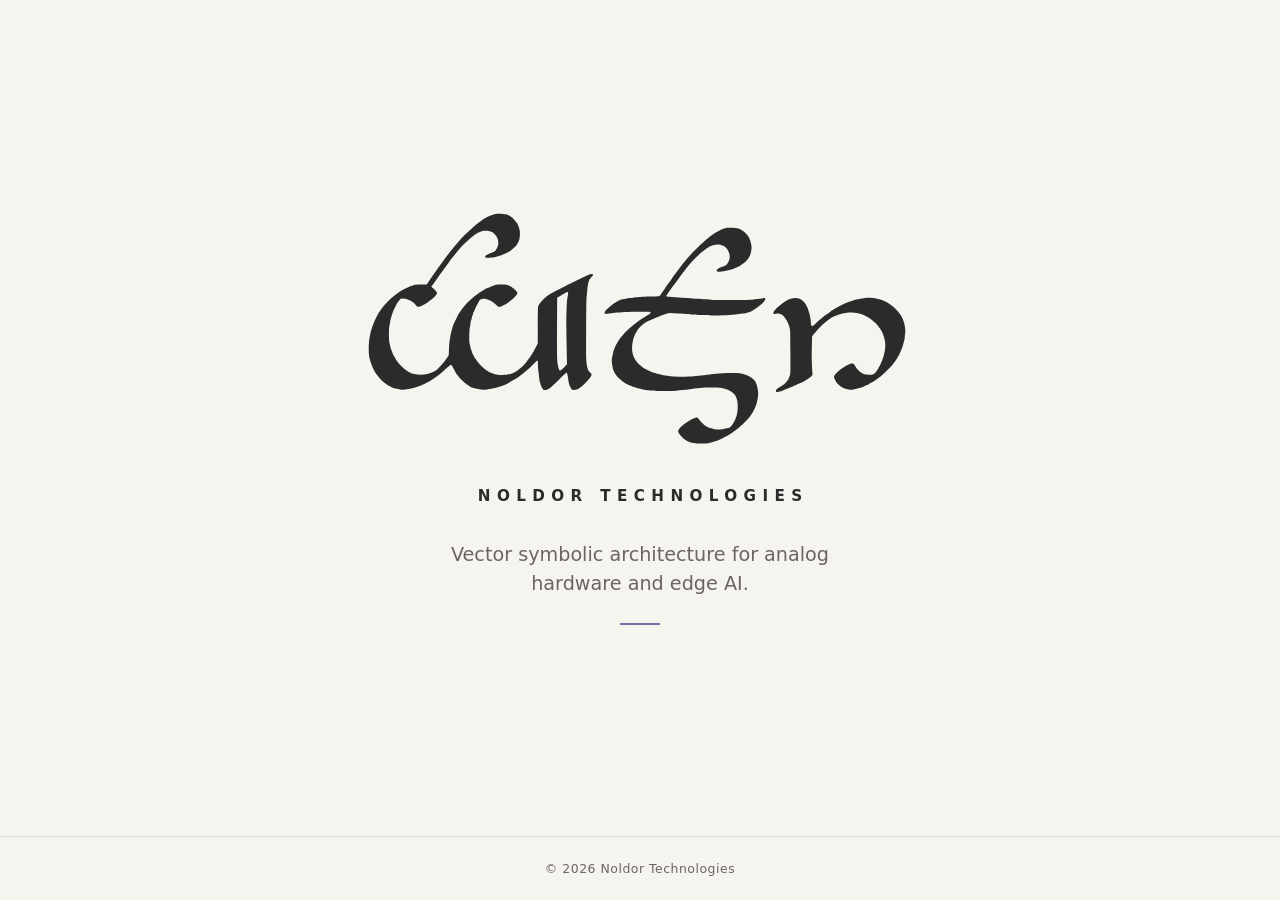
==== commit 0282505c: "Revert garish celestial/identity theme to the earlier clean landing User feedback: the dark/celestia" ====
--- a/index.html
+++ b/index.html
@@ -1,5 +1,5 @@
 <!DOCTYPE html>
-<html lang="en" data-theme="dark">
+<html lang="en">
 <head>
   <meta charset="UTF-8" />
   <meta name="viewport" content="width=device-width, initial-scale=1.0" />
@@ -18,38 +18,13 @@
   <meta property="og:url" content="https://noldor.tech/" />
   <meta property="og:image" content="https://noldor.tech/assets/icon-512.png" />
 
-  <link rel="preconnect" href="https://fonts.googleapis.com" />
-  <link rel="preconnect" href="https://fonts.gstatic.com" crossorigin />
-  <link href="https://fonts.googleapis.com/css2?family=Inter:wght@400;500;600;700&family=Instrument+Serif:ital@0;1&family=JetBrains+Mono:wght@400;500&display=swap" rel="stylesheet" />
-
-  <!-- Canonical shared identity (palette, buttons, toggle, aurora, type) —
-       the same file used by emmaleonhart.com + the sister sites. -->
-  <link rel="stylesheet" href="identity.css" />
-  <!-- Celestial / glow layer, loaded AFTER identity.css (shared with the sister sites). -->
-  <link rel="stylesheet" href="celestial.css" />
-  <!-- Page-specific layout only. identity.css owns the identity. -->
   <link rel="stylesheet" href="styles.css" />
-
-  <!-- Set theme before first paint (dark default), matching the sister sites. -->
-  <script>(function(){try{var t=localStorage.getItem('theme');if(t!=='light'&&t!=='dark')t='dark';document.documentElement.setAttribute('data-theme',t);}catch(e){document.documentElement.setAttribute('data-theme','dark');}})();</script>
 </head>
 <body>
-  <button id="theme-toggle" class="theme-toggle" type="button" aria-label="Toggle light and dark theme" title="Toggle light / dark">
-    <svg class="icon-sun" viewBox="0 0 24 24" fill="currentColor" aria-hidden="true"><path d="M12,7A5,5 0 0,1 17,12A5,5 0 0,1 12,17A5,5 0 0,1 7,12A5,5 0 0,1 12,7M12,9A3,3 0 0,0 9,12A3,3 0 0,0 12,15A3,3 0 0,0 15,12A3,3 0 0,0 12,9M12,2L14.39,5.42C13.65,5.15 12.84,5 12,5C11.16,5 10.35,5.15 9.61,5.42L12,2M3.34,7L7.5,6.65C6.9,7.16 6.36,7.78 5.94,8.5C5.5,9.24 5.25,10 5.11,10.79L3.34,7M3.36,17L5.12,13.23C5.26,14 5.53,14.78 5.95,15.5C6.37,16.24 6.91,16.86 7.5,17.37L3.36,17M20.65,7L18.88,10.79C18.74,10 18.47,9.23 18.05,8.5C17.63,7.78 17.1,7.15 16.5,6.64L20.65,7M20.64,17L16.5,17.36C17.09,16.85 17.62,16.22 18.04,15.5C18.46,14.77 18.73,14 18.87,13.21L20.64,17M12,22L9.59,18.56C10.33,18.83 11.14,19 12,19C12.82,19 13.63,18.86 14.37,18.59L12,22Z"></path></svg>
-    <svg class="icon-moon" viewBox="0 0 24 24" fill="currentColor" aria-hidden="true"><path d="M17.75,4.09L15.22,6.03L16.13,9.09L13.5,7.28L10.87,9.09L11.78,6.03L9.25,4.09L12.44,4L13.5,1L14.56,4L17.75,4.09M21.25,11L19.61,12.25L20.2,14.23L18.5,13.06L16.8,14.23L17.39,12.25L15.75,11L17.81,10.95L18.5,9L19.19,10.95L21.25,11M18.97,15.95C19.8,15.87 20.69,17.05 20.16,17.8C19.84,18.25 19.5,18.67 19.08,19.07C15.17,23 8.84,23 4.94,19.07C1.03,15.17 1.03,8.83 4.94,4.93C5.34,4.53 5.76,4.17 6.21,3.85C6.96,3.32 8.14,4.21 8.06,5.04C7.79,7.9 8.75,10.87 10.95,13.06C13.14,15.26 16.1,16.22 18.97,15.95M17.33,17.97C14.5,17.81 11.7,16.64 9.53,14.5C7.36,12.31 6.2,9.5 6.04,6.68C3.23,9.82 3.34,14.4 6.35,17.41C9.37,20.43 14,20.54 17.33,17.97Z"></path></svg>
-  </button>
+  <main class="hero">
+    <h1 class="visually-hidden">Noldor Technologies</h1>
 
-  <div class="aurora" aria-hidden="true"></div>
-
-  <header class="topbar">
-    <a class="brand" href="/">Noldor</a>
-    <a class="cta-link" href="#contact">Get in touch</a>
-  </header>
-
-  <main>
-    <section class="hero">
-      <span class="eyebrow">Noldor Technologies</span>
-      <svg class="wordmark" xmlns="http://www.w3.org/2000/svg" viewBox="0 0 1764 756" fill="currentColor" role="img" aria-label="Ñoldor">
+    <svg class="wordmark" xmlns="http://www.w3.org/2000/svg" viewBox="0 0 1764 756" fill="currentColor" role="img" aria-label="Ñoldor">
   <title>Ñoldor</title>
   <g transform="translate(0.000000,756.000000) scale(0.100000,-0.100000)">
   <path d="M4315 7471 c-112 -14 -320 -99 -430 -174 -246 -169 -552 -445 -796
@@ -172,36 +147,18 @@
 156 -439 246 -697 257 -58 2 -130 1 -160 -3z"/>
   </g>
 </svg>
-      <p class="lede">Vector symbolic architecture for <strong>analog hardware</strong> and <strong>edge&nbsp;AI</strong> — computation that runs where the data is.</p>
-    </section>
 
-    <section id="what">
-      <h2>What we build</h2>
-      <p class="body"><strong>Vector symbolic architecture (VSA)</strong> represents and manipulates information as high-dimensional vectors, with binding and bundling instead of pointer-chasing. It is robust to noise and maps naturally onto hardware that computes in parallel.</p>
-      <p class="body">We target <strong>analog and edge hardware</strong> — substrates where matrix-vector operations are cheap and memory movement is the bottleneck — so models can run <em>at the edge</em>, close to where signals are sensed, rather than round-tripping to a datacenter.</p>
-    </section>
+    <p class="company">Noldor&nbsp;Technologies</p>
 
-    <section id="sutra">
-      <h2>Built on Sutra</h2>
-      <p class="body">Our work builds on <em>Sutra</em>, a geometrically compiled language where logical operations over vector spaces are resolved at compile time into matrix multiplications — the bridge between symbolic programs and the linear algebra real hardware runs. <a href="https://sutra.noldor.tech">sutra.noldor.tech &rarr;</a></p>
-    </section>
-
-    <section id="contact" class="cta">
-      <h2>Get in touch</h2>
-      <p class="body">Noldor Technologies is early. If you work on analog or edge compute, vector symbolic architectures, or want to follow along, the work is in the open.</p>
-      <div class="links">
-        <a class="primary" href="https://github.com/EmmaLeonhart/noldor.tech">GitHub &rarr;</a>
-        <a href="https://sutra.noldor.tech">Sutra &rarr;</a>
-      </div>
-      <p class="who founder">Founded by <b>Emma Leonhart</b>.</p>
-    </section>
+    <p class="tagline">Vector symbolic architecture for analog hardware and edge&nbsp;AI.</p>
   </main>
 
-  <footer>
-    <span>noldor.tech</span>
-    <span>vector symbolic architecture · edge AI</span>
+  <footer class="footer">
+    <span>© <span id="year">2026</span> Noldor Technologies</span>
   </footer>
 
-  <script>(function(){var b=document.getElementById('theme-toggle');if(!b)return;b.addEventListener('click',function(){var c=document.documentElement.getAttribute('data-theme')==='light'?'light':'dark';var n=c==='light'?'dark':'light';document.documentElement.setAttribute('data-theme',n);try{localStorage.setItem('theme',n);}catch(e){}});})();</script>
+  <script>
+    document.getElementById("year").textContent = new Date().getFullYear();
+  </script>
 </body>
 </html>
--- a/styles.css
+++ b/styles.css
@@ -1,99 +1,116 @@
-/* Noldor — page-specific layout only.
-   identity.css owns the identity (palette, buttons, toggle, type, aurora);
-   celestial.css adds the glow layer. Do NOT re-declare .btn or the palette
-   here — that cascade-override is what makes the sister sites diverge. */
-
-body { display: flex; flex-direction: column; position: relative; overflow-x: hidden; }
-
-.topbar {
-  position: relative; z-index: 2;
-  display: flex; align-items: center; justify-content: space-between; gap: 16px;
-  padding: 20px 28px; border-bottom: 1px solid var(--border);
-}
-.brand {
-  font-family: var(--mono); font-size: 1rem; font-weight: 600;
-  letter-spacing: -0.3px; color: var(--text-strong); text-decoration: none;
-}
-.topbar .cta-link {
-  font-family: var(--mono); font-size: 0.82rem; font-weight: 500;
-  text-decoration: none; color: var(--accent);
-  padding: 8px 16px; border-radius: 8px;
-  border: 1px solid var(--border-hover); background: var(--accent-soft);
-  transition: color 0.2s, border-color 0.2s, transform 0.2s;
-}
-.topbar .cta-link:hover {
-  color: var(--accent-bright); border-color: var(--accent);
-  transform: translateY(-1px);
+:root {
+  --ink: #2b2b2b;
+  --paper: #f6f4ef;
+  --muted: #6b6660;
+  --hairline: rgba(43, 43, 43, 0.14);
+  --accent: #5b4b8a; /* deep Noldorin violet, used sparingly */
 }
 
-main {
-  position: relative; z-index: 2; flex: 1;
-  width: 100%; max-width: 760px; margin: 0 auto; padding: 0 28px;
+@media (prefers-color-scheme: dark) {
+  :root {
+    --ink: #ece8e1;
+    --paper: #16151a;
+    --muted: #9a958c;
+    --hairline: rgba(236, 232, 225, 0.16);
+    --accent: #b3a6e0;
+  }
 }
-section { padding: 60px 0; border-bottom: 1px solid var(--border); }
-section:last-of-type { border-bottom: none; }
 
-/* Hero — the tengwar wordmark is the display element */
-.hero { padding-top: 80px; padding-bottom: 56px; }
-.hero .eyebrow { margin-bottom: 30px; }
+* { box-sizing: border-box; }
 
+html, body {
+  margin: 0;
+  height: 100%;
+}
+
+body {
+  display: flex;
+  flex-direction: column;
+  min-height: 100vh;
+  background: var(--paper);
+  color: var(--ink);
+  font-family: ui-sans-serif, system-ui, -apple-system, "Segoe UI", Roboto,
+    Helvetica, Arial, sans-serif;
+  -webkit-font-smoothing: antialiased;
+  text-rendering: optimizeLegibility;
+}
+
+.hero {
+  flex: 1;
+  display: flex;
+  flex-direction: column;
+  align-items: center;
+  justify-content: center;
+  gap: clamp(1.25rem, 4vw, 2.25rem);
+  padding: 2rem 1.5rem;
+  text-align: center;
+}
+
+/* The tengwar wordmark. currentColor lets it follow the theme. */
 .wordmark {
   display: block;
-  width: min(520px, 82%);
+  width: min(560px, 78vw);
   height: auto;
-  margin: 0 0 30px;
-  color: var(--text-strong); /* currentColor drives the glyph fill */
-}
-html[data-theme="dark"] .wordmark {
-  filter: drop-shadow(0 0 34px rgba(139, 155, 255, 0.30))
-          drop-shadow(0 0 70px rgba(185, 140, 255, 0.14));
+  color: var(--ink);
+  animation: rise 900ms cubic-bezier(0.22, 1, 0.36, 1) both;
 }
 
-.lede {
-  font-size: 1.22rem; line-height: 1.55; color: var(--text);
-  max-width: 620px;
-}
-.lede strong { color: var(--text-strong); font-weight: 600; }
-.lede em { font-family: var(--serif); font-style: italic; font-size: 1.06em; color: var(--text-strong); }
-
-h2 {
-  font-family: var(--mono); font-size: 0.78rem; font-weight: 500;
-  letter-spacing: 2px; text-transform: uppercase; color: var(--accent);
-  margin-bottom: 22px;
-}
-p.body { font-size: 1.06rem; line-height: 1.72; color: var(--text); max-width: 660px; margin-bottom: 16px; }
-p.body:last-child { margin-bottom: 0; }
-p.body em { font-family: var(--serif); font-style: italic; font-size: 1.04em; color: var(--text-strong); }
-p.body strong { color: var(--text-strong); font-weight: 600; }
-
-.links { display: flex; flex-wrap: wrap; gap: 12px; margin-top: 8px; }
-.links a {
-  font-family: var(--mono); font-size: 0.84rem; font-weight: 500;
-  text-decoration: none; color: var(--accent);
-  padding: 10px 18px; border: 1px solid var(--border-hover);
-  border-radius: 8px; background: var(--accent-soft); transition: all 0.2s;
-}
-.links a:hover { color: var(--accent-bright); border-color: var(--accent); transform: translateY(-1px); }
-.links a.primary { background: var(--accent); color: var(--bg); border-color: var(--accent); }
-.links a.primary:hover { filter: brightness(1.08); color: var(--bg); }
-
-.who { font-size: 1rem; line-height: 1.7; color: var(--text-mute); max-width: 660px; }
-.who b { color: var(--text-strong); font-weight: 600; }
-.founder { margin-top: 34px; margin-bottom: 0; }
-.cta p.body { margin-bottom: 22px; }
-
-footer {
-  position: relative; z-index: 2; padding: 28px;
-  border-top: 1px solid var(--border);
-  font-family: var(--mono); font-size: 0.72rem; letter-spacing: 1px;
-  color: var(--text-faint);
-  display: flex; justify-content: space-between; flex-wrap: wrap; gap: 10px;
+.company {
+  margin: 0;
+  font-size: clamp(0.78rem, 1.6vw, 0.95rem);
+  font-weight: 600;
+  letter-spacing: 0.42em;
+  text-transform: uppercase;
+  color: var(--ink);
+  /* optical: letter-spacing pushes text right; nudge back to center */
+  text-indent: 0.42em;
+  animation: rise 900ms 120ms cubic-bezier(0.22, 1, 0.36, 1) both;
 }
 
-@media (max-width: 640px) {
-  .topbar { padding: 16px 18px; }
-  main { padding: 0 20px; }
-  .hero { padding-top: 52px; }
-  section { padding: 46px 0; }
-  .lede { font-size: 1.08rem; }
+.tagline {
+  margin: 0;
+  max-width: 34ch;
+  font-size: clamp(1rem, 2.4vw, 1.2rem);
+  line-height: 1.5;
+  color: var(--muted);
+  animation: rise 900ms 220ms cubic-bezier(0.22, 1, 0.36, 1) both;
 }
+
+.tagline::after {
+  content: "";
+  display: block;
+  width: 2.5rem;
+  height: 2px;
+  margin: 1.5rem auto 0;
+  background: var(--accent);
+  border-radius: 2px;
+  opacity: 0.8;
+}
+
+.footer {
+  padding: 1.5rem;
+  text-align: center;
+  font-size: 0.78rem;
+  letter-spacing: 0.04em;
+  color: var(--muted);
+  border-top: 1px solid var(--hairline);
+}
+
+@keyframes rise {
+  from { opacity: 0; transform: translateY(12px); }
+  to   { opacity: 1; transform: translateY(0); }
+}
+
+@media (prefers-reduced-motion: reduce) {
+  .wordmark, .company, .tagline { animation: none; }
+}
+
+.visually-hidden {
+  position: absolute;
+  width: 1px; height: 1px;
+  padding: 0; margin: -1px;
+  overflow: hidden;
+  clip: rect(0, 0, 0, 0);
+  white-space: nowrap;
+  border: 0;
+}
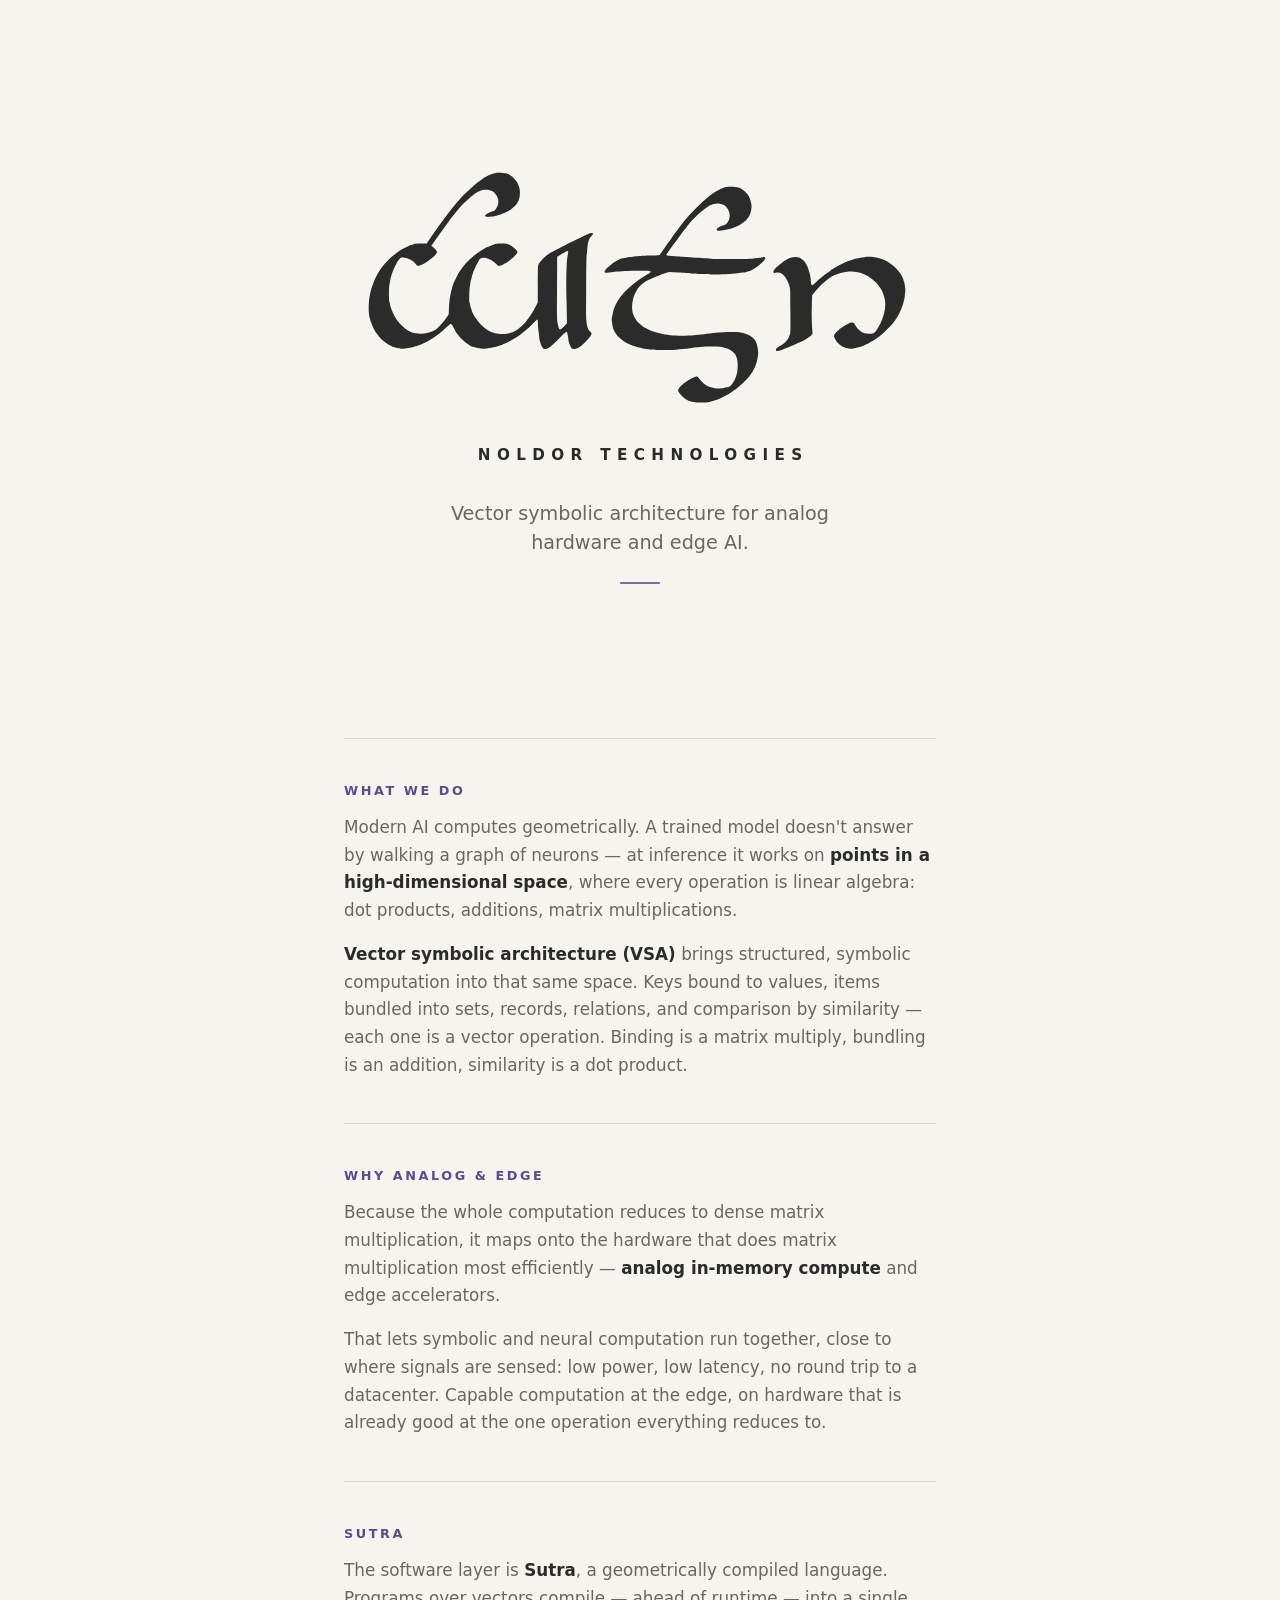
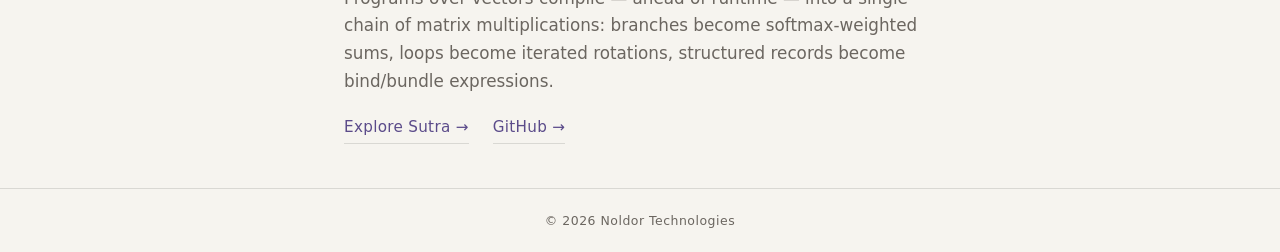
==== commit 9d3e0338: "Add 'what we do' explainer sections to the landing (deployed for review) Three clean-minimal section" ====
--- a/index.html
+++ b/index.html
@@ -21,9 +21,8 @@
   <link rel="stylesheet" href="styles.css" />
 </head>
 <body>
-  <main class="hero">
+  <header class="hero">
     <h1 class="visually-hidden">Noldor Technologies</h1>
-
     <svg class="wordmark" xmlns="http://www.w3.org/2000/svg" viewBox="0 0 1764 756" fill="currentColor" role="img" aria-label="Ñoldor">
   <title>Ñoldor</title>
   <g transform="translate(0.000000,756.000000) scale(0.100000,-0.100000)">
@@ -147,10 +146,31 @@
 156 -439 246 -697 257 -58 2 -130 1 -160 -3z"/>
   </g>
 </svg>
+    <p class="company">Noldor&nbsp;Technologies</p>
+    <p class="tagline">Vector symbolic architecture for analog hardware and edge&nbsp;AI.</p>
+  </header>
 
-    <p class="company">Noldor&nbsp;Technologies</p>
+  <main class="content">
+    <section>
+      <h2>What we do</h2>
+      <p>Modern AI computes geometrically. A trained model doesn't answer by walking a graph of neurons — at inference it works on <strong>points in a high-dimensional space</strong>, where every operation is linear algebra: dot products, additions, matrix multiplications.</p>
+      <p><strong>Vector symbolic architecture (VSA)</strong> brings structured, symbolic computation into that same space. Keys bound to values, items bundled into sets, records, relations, and comparison by similarity — each one is a vector operation. Binding is a matrix multiply, bundling is an addition, similarity is a dot product.</p>
+    </section>
 
-    <p class="tagline">Vector symbolic architecture for analog hardware and edge&nbsp;AI.</p>
+    <section>
+      <h2>Why analog &amp; edge</h2>
+      <p>Because the whole computation reduces to dense matrix multiplication, it maps onto the hardware that does matrix multiplication most efficiently — <strong>analog in-memory compute</strong> and edge accelerators.</p>
+      <p>That lets symbolic and neural computation run together, close to where signals are sensed: low power, low latency, no round trip to a datacenter. Capable computation at the edge, on hardware that is already good at the one operation everything reduces to.</p>
+    </section>
+
+    <section>
+      <h2>Sutra</h2>
+      <p>The software layer is <strong>Sutra</strong>, a geometrically compiled language. Programs over vectors compile — ahead of runtime — into a single chain of matrix multiplications: branches become softmax-weighted sums, loops become iterated rotations, structured records become bind/bundle expressions.</p>
+      <p class="links">
+        <a href="https://sutra.noldor.tech">Explore Sutra &rarr;</a>
+        <a href="https://github.com/EmmaLeonhart/noldor.tech">GitHub &rarr;</a>
+      </p>
+    </section>
   </main>
 
   <footer class="footer">
--- a/styles.css
+++ b/styles.css
@@ -36,15 +36,66 @@
 }
 
 .hero {
-  flex: 1;
+  min-height: 82vh;
   display: flex;
   flex-direction: column;
   align-items: center;
   justify-content: center;
   gap: clamp(1.25rem, 4vw, 2.25rem);
-  padding: 2rem 1.5rem;
+  padding: 3rem 1.5rem 2rem;
   text-align: center;
 }
+
+/* Content sections below the hero */
+.content {
+  width: 100%;
+  max-width: 40rem;
+  margin: 0 auto;
+  padding: 0 1.5rem;
+}
+
+.content section {
+  padding: 2.75rem 0;
+  border-top: 1px solid var(--hairline);
+}
+
+.content h2 {
+  margin: 0 0 1rem;
+  font-size: 0.8rem;
+  font-weight: 600;
+  letter-spacing: 0.2em;
+  text-transform: uppercase;
+  color: var(--accent);
+}
+
+.content p {
+  margin: 0 0 1rem;
+  font-size: 1.05rem;
+  line-height: 1.65;
+  color: var(--muted);
+}
+
+.content p:last-child { margin-bottom: 0; }
+.content p strong { color: var(--ink); font-weight: 600; }
+
+.content .links {
+  display: flex;
+  flex-wrap: wrap;
+  gap: 1.5rem;
+  margin-top: 1.25rem;
+}
+
+.content .links a {
+  color: var(--accent);
+  text-decoration: none;
+  font-size: 0.95rem;
+  letter-spacing: 0.02em;
+  border-bottom: 1px solid var(--hairline);
+  padding-bottom: 2px;
+  transition: border-color 0.2s ease;
+}
+
+.content .links a:hover { border-color: var(--accent); }
 
 /* The tengwar wordmark. currentColor lets it follow the theme. */
 .wordmark {
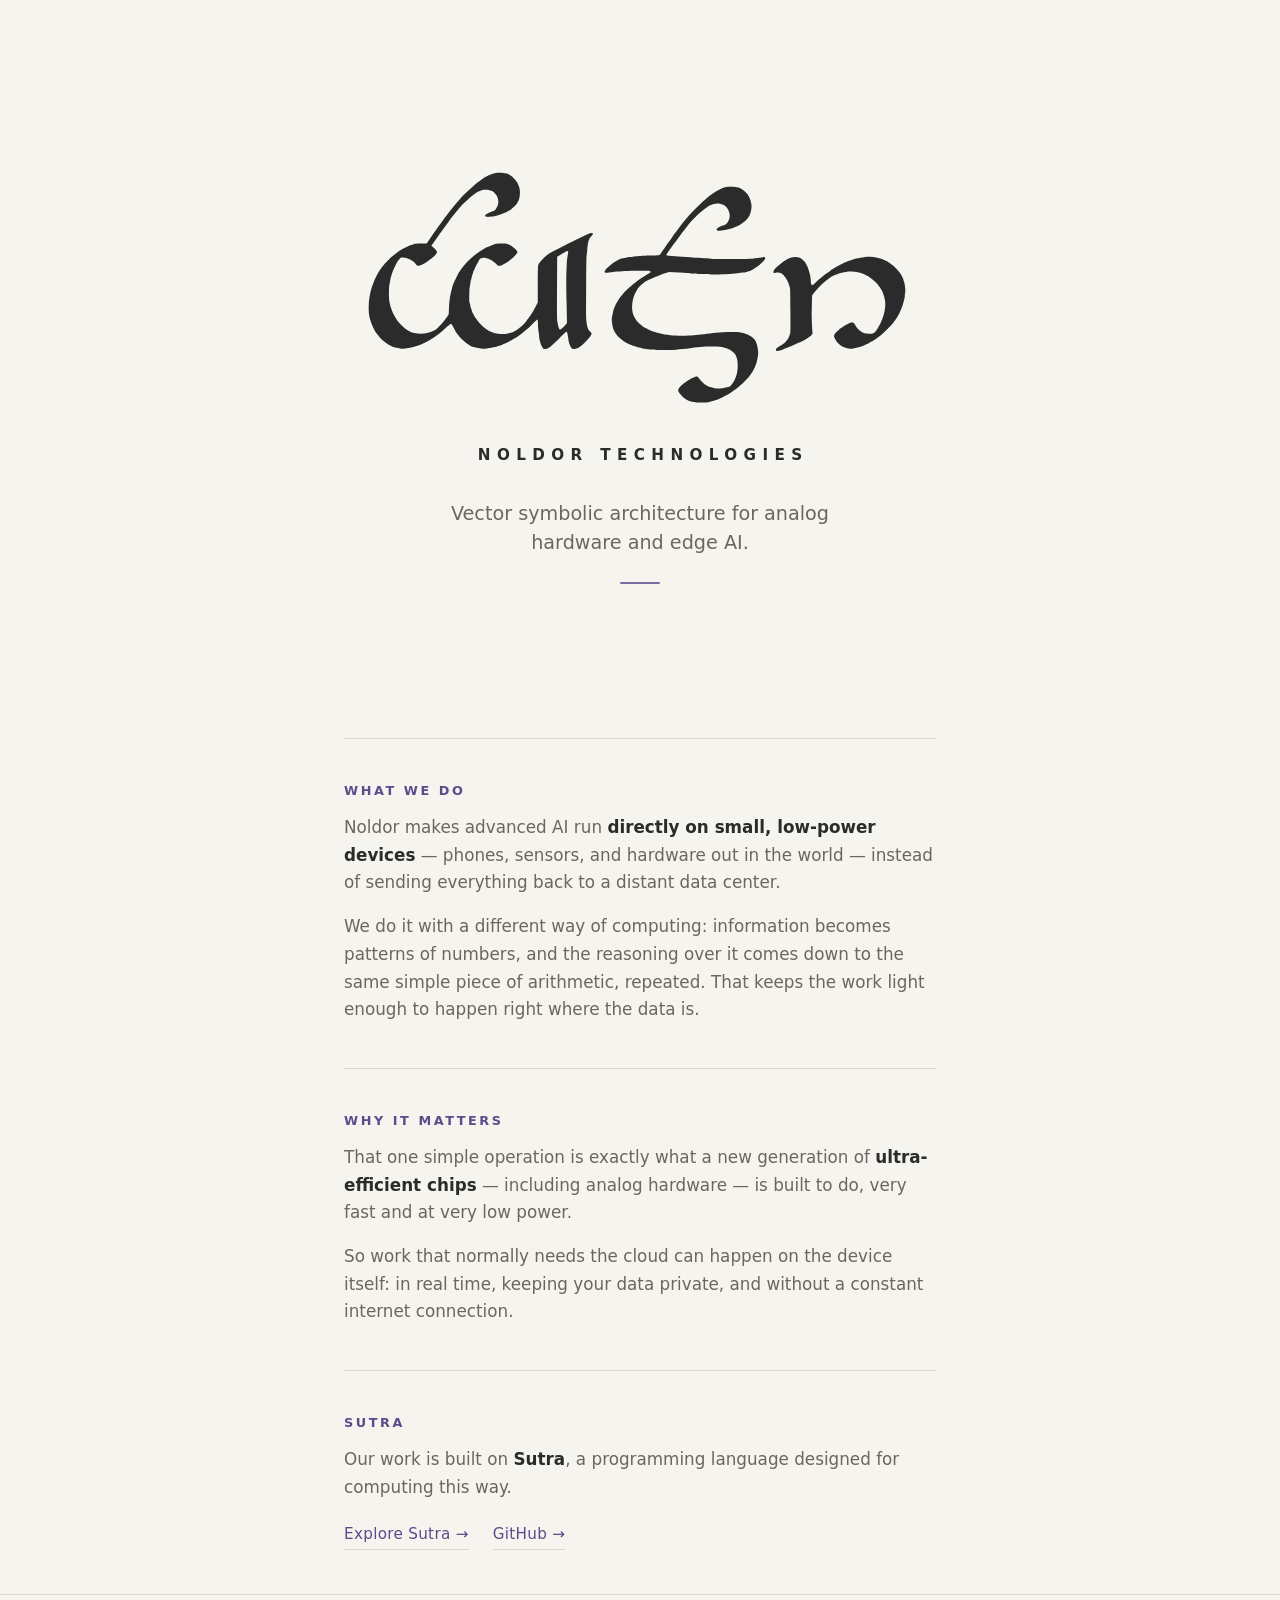
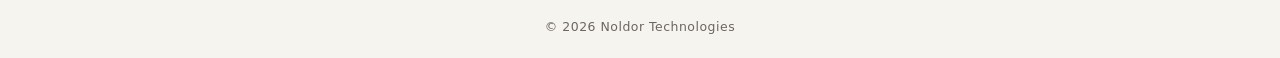
==== commit 0f35827c: "Rewrite explainer copy for a general audience (plain language) User: the sections were too specializ" ====
--- a/index.html
+++ b/index.html
@@ -153,19 +153,19 @@
   <main class="content">
     <section>
       <h2>What we do</h2>
-      <p>Modern AI computes geometrically. A trained model doesn't answer by walking a graph of neurons — at inference it works on <strong>points in a high-dimensional space</strong>, where every operation is linear algebra: dot products, additions, matrix multiplications.</p>
-      <p><strong>Vector symbolic architecture (VSA)</strong> brings structured, symbolic computation into that same space. Keys bound to values, items bundled into sets, records, relations, and comparison by similarity — each one is a vector operation. Binding is a matrix multiply, bundling is an addition, similarity is a dot product.</p>
+      <p>Noldor makes advanced AI run <strong>directly on small, low-power devices</strong> — phones, sensors, and hardware out in the world — instead of sending everything back to a distant data center.</p>
+      <p>We do it with a different way of computing: information becomes patterns of numbers, and the reasoning over it comes down to the same simple piece of arithmetic, repeated. That keeps the work light enough to happen right where the data is.</p>
     </section>
 
     <section>
-      <h2>Why analog &amp; edge</h2>
-      <p>Because the whole computation reduces to dense matrix multiplication, it maps onto the hardware that does matrix multiplication most efficiently — <strong>analog in-memory compute</strong> and edge accelerators.</p>
-      <p>That lets symbolic and neural computation run together, close to where signals are sensed: low power, low latency, no round trip to a datacenter. Capable computation at the edge, on hardware that is already good at the one operation everything reduces to.</p>
+      <h2>Why it matters</h2>
+      <p>That one simple operation is exactly what a new generation of <strong>ultra-efficient chips</strong> — including analog hardware — is built to do, very fast and at very low power.</p>
+      <p>So work that normally needs the cloud can happen on the device itself: in real time, keeping your data private, and without a constant internet connection.</p>
     </section>
 
     <section>
       <h2>Sutra</h2>
-      <p>The software layer is <strong>Sutra</strong>, a geometrically compiled language. Programs over vectors compile — ahead of runtime — into a single chain of matrix multiplications: branches become softmax-weighted sums, loops become iterated rotations, structured records become bind/bundle expressions.</p>
+      <p>Our work is built on <strong>Sutra</strong>, a programming language designed for computing this way.</p>
       <p class="links">
         <a href="https://sutra.noldor.tech">Explore Sutra &rarr;</a>
         <a href="https://github.com/EmmaLeonhart/noldor.tech">GitHub &rarr;</a>
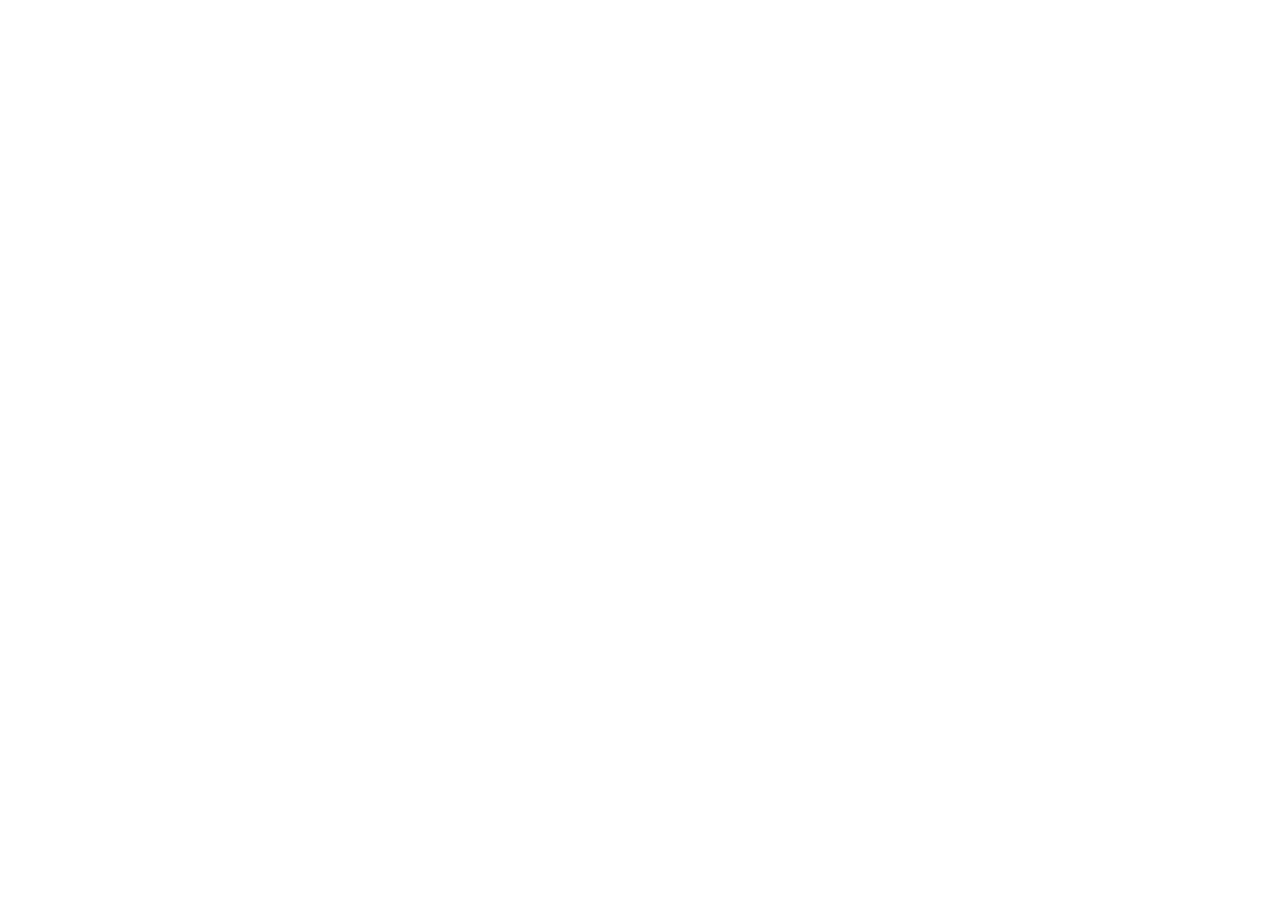
==== commit bc2185de: "Prepare noldor.tech -> topazcomputing.com redirect (path-preserving) topazcomputing.com is the new m" ====
--- a/index.html
+++ b/index.html
@@ -1,184 +1,23 @@
 <!DOCTYPE html>
 <html lang="en">
 <head>
-  <meta charset="UTF-8" />
-  <meta name="viewport" content="width=device-width, initial-scale=1.0" />
-  <title>Noldor Technologies</title>
-  <meta name="description" content="Noldor Technologies — vector symbolic architecture for analog hardware and edge AI." />
-
-  <!-- Favicons (generated from the Ñoldor letter mark) -->
-  <link rel="icon" href="assets/favicon.svg" type="image/svg+xml" />
-  <link rel="icon" href="assets/favicon-32.png" sizes="32x32" type="image/png" />
-  <link rel="apple-touch-icon" href="assets/apple-touch-icon.png" />
-
-  <!-- Open Graph -->
-  <meta property="og:title" content="Noldor Technologies" />
-  <meta property="og:description" content="Vector symbolic architecture for analog hardware and edge AI." />
-  <meta property="og:type" content="website" />
-  <meta property="og:url" content="https://noldor.tech/" />
-  <meta property="og:image" content="https://noldor.tech/assets/icon-512.png" />
-
-  <link rel="stylesheet" href="styles.css" />
+<meta charset="utf-8">
+<meta name="robots" content="noindex">
+<title>Redirecting…</title>
+<script>
+(function () {
+  var base = "https://topazcomputing.com";
+  var dest = base + window.location.pathname + window.location.search + window.location.hash;
+  window.location.replace(dest);
+})();
+</script>
 </head>
 <body>
-  <header class="hero">
-    <h1 class="visually-hidden">Noldor Technologies</h1>
-    <svg class="wordmark" xmlns="http://www.w3.org/2000/svg" viewBox="0 0 1764 756" fill="currentColor" role="img" aria-label="Ñoldor">
-  <title>Ñoldor</title>
-  <g transform="translate(0.000000,756.000000) scale(0.100000,-0.100000)">
-  <path d="M4315 7471 c-112 -14 -320 -99 -430 -174 -246 -169 -552 -445 -796
--718 -101 -113 -332 -403 -436 -546 -157 -216 -359 -504 -477 -679 l-76 -111
--185 -2 c-140 -1 -196 -5 -228 -17 -23 -8 -57 -19 -76 -24 -19 -5 -48 -15 -65
--23 -130 -63 -165 -80 -191 -97 -16 -11 -43 -27 -59 -36 -98 -55 -308 -225
--426 -344 -96 -97 -226 -258 -274 -340 -55 -94 -136 -261 -171 -351 -20 -52
--40 -105 -45 -119 -14 -36 -38 -122 -61 -225 -55 -237 -60 -589 -13 -770 48
--180 151 -410 218 -485 12 -14 41 -50 64 -81 50 -67 136 -150 212 -205 73 -54
-174 -112 208 -120 15 -4 36 -13 47 -20 11 -7 49 -17 85 -24 36 -6 92 -15 125
--21 146 -25 420 24 635 113 111 47 248 114 271 134 8 8 19 14 24 14 19 0 307
-204 363 257 124 118 290 263 301 263 15 0 60 -56 66 -83 4 -15 11 -29 15 -32
-4 -2 20 -31 35 -62 30 -63 75 -136 88 -141 4 -2 15 -18 23 -34 28 -55 195
--218 279 -272 123 -81 130 -84 192 -106 152 -52 296 -69 438 -50 218 29 329
-54 470 107 129 49 175 72 370 186 192 112 469 338 646 526 74 79 102 102 110
-94 8 -8 13 -66 15 -158 2 -81 8 -163 13 -183 5 -20 15 -94 21 -165 6 -70 17
--144 24 -165 7 -20 16 -54 20 -75 9 -48 48 -125 81 -161 24 -26 31 -28 83 -24
-85 6 151 58 419 322 189 187 235 227 246 217 15 -11 42 -139 51 -238 9 -98 70
--249 114 -283 34 -27 104 -26 162 3 91 45 138 83 273 218 104 104 144 151 163
-193 29 64 25 77 -31 121 -40 30 -74 95 -86 165 -41 237 -40 212 -35 1220 3
-640 8 984 15 1020 6 30 15 114 20 185 11 147 33 260 63 320 12 22 43 64 69 93
-52 57 58 72 34 92 -18 15 -70 3 -175 -40 -131 -54 -1088 -535 -1167 -586 -176
--117 -345 -295 -374 -397 -5 -18 -9 -285 -9 -595 l0 -563 -46 -92 c-25 -51
--52 -99 -60 -108 -8 -8 -14 -23 -14 -31 0 -9 -7 -21 -15 -28 -8 -6 -17 -20
--20 -31 -11 -32 -124 -200 -201 -294 -84 -105 -147 -166 -264 -253 -155 -117
--280 -156 -500 -156 -119 0 -160 4 -230 23 -232 62 -426 214 -601 471 -25 36
--50 76 -57 90 -6 14 -16 32 -20 40 -33 59 -52 102 -52 117 -1 10 -9 36 -20 58
--11 22 -19 50 -20 63 0 12 -9 58 -21 102 -18 70 -20 102 -16 282 2 144 8 223
-20 273 9 38 17 86 17 105 0 20 9 61 20 93 11 31 20 67 20 79 0 13 9 43 20 67
-11 24 20 53 20 65 0 11 9 35 20 51 11 17 20 36 20 43 0 19 79 178 122 247 21
-33 38 65 38 72 0 7 17 24 37 38 103 69 350 -17 488 -171 47 -53 63 -64 88 -64
-34 0 113 26 137 46 8 6 25 15 38 19 46 14 208 131 295 214 98 94 121 129 112
-170 -11 52 -168 184 -257 217 -88 32 -106 34 -253 35 -130 1 -157 -2 -205 -20
--30 -11 -61 -21 -68 -21 -13 0 -75 -27 -177 -77 -62 -30 -75 -38 -148 -85 -32
--21 -60 -38 -62 -38 -2 0 -24 -14 -47 -30 -24 -17 -54 -38 -68 -48 -14 -9 -27
--20 -30 -23 -3 -4 -33 -28 -68 -53 -93 -69 -259 -238 -340 -348 -40 -53 -72
--100 -72 -104 0 -4 -7 -16 -17 -26 -20 -22 -22 -27 -105 -190 -88 -176 -102
--209 -138 -336 -61 -214 -89 -400 -99 -672 l-6 -155 -40 -60 c-111 -168 -301
--381 -391 -437 -153 -97 -421 -142 -615 -104 -154 31 -298 114 -434 251 -116
-116 -166 183 -236 313 -9 18 -21 38 -26 45 -5 7 -22 46 -37 87 -16 41 -34 91
--42 110 -7 19 -16 53 -20 75 -3 22 -13 63 -21 90 -25 79 -29 423 -8 545 9 52
-21 120 26 151 18 114 96 350 140 419 5 8 14 26 19 40 6 14 15 34 22 45 6 11
-25 45 41 75 16 30 49 74 73 98 41 41 44 42 108 42 136 0 328 -97 406 -207 36
--50 66 -60 123 -44 157 46 473 276 528 385 l21 42 -26 40 c-14 21 -56 66 -92
-100 l-67 60 69 95 c38 52 95 132 127 179 75 110 101 146 227 318 58 79 112
-153 120 165 39 57 167 225 204 267 23 26 76 90 118 141 75 92 162 179 288 289
-35 30 71 62 79 70 51 51 230 180 248 180 5 0 24 8 43 19 110 58 311 54 404
--10 154 -103 222 -288 165 -441 -23 -62 -66 -135 -91 -155 -7 -6 -38 -21 -68
--33 -189 -76 -240 -106 -240 -141 0 -31 44 -42 139 -35 106 8 212 30 325 67
-98 33 242 95 267 116 8 7 18 13 22 13 33 0 257 203 257 233 0 8 8 25 18 38 64
-84 90 305 53 444 -36 132 -74 200 -170 298 -88 91 -147 127 -256 161 -62 18
--200 27 -280 17z m2243 -2490 c2 -13 -6 -67 -17 -120 -16 -72 -24 -160 -32
--351 -13 -313 -13 -352 -1 -1140 l11 -635 -37 -45 c-80 -99 -158 -165 -184
--155 -25 10 -56 104 -75 225 -18 126 -20 239 -15 1441 l3 626 65 39 c128 77
-139 83 163 94 13 6 35 20 49 31 33 26 66 21 70 -10z"/>
-  <path d="M11590 7030 c-159 -19 -317 -97 -565 -277 -137 -100 -515 -460 -671
--638 -138 -159 -427 -534 -536 -695 -21 -30 -63 -89 -93 -130 -30 -41 -75
--104 -100 -140 -24 -36 -61 -87 -80 -115 -20 -27 -52 -74 -71 -103 -20 -29
--46 -54 -58 -56 -11 -3 -138 -7 -281 -10 -143 -4 -300 -11 -350 -17 -49 -5
--137 -14 -195 -18 -120 -10 -321 -44 -365 -61 -117 -48 -209 -105 -350 -220
--95 -78 -140 -125 -161 -172 -30 -67 -28 -68 306 -24 185 25 437 36 784 36
-322 0 325 0 340 -22 8 -12 13 -24 11 -28 -2 -4 -42 -29 -87 -55 -78 -45 -192
--119 -283 -182 -241 -168 -515 -432 -627 -604 -44 -67 -108 -178 -108 -186 0
--4 -8 -25 -19 -47 -26 -58 -51 -133 -63 -191 -5 -27 -16 -78 -24 -112 -8 -34
--14 -86 -14 -115 0 -69 35 -270 53 -306 8 -15 27 -53 43 -86 72 -145 303 -333
-494 -401 41 -14 79 -30 85 -34 5 -5 28 -12 50 -16 21 -3 51 -12 65 -19 14 -7
-45 -16 70 -20 25 -3 65 -13 90 -20 25 -8 106 -24 180 -35 119 -19 176 -21 495
--20 198 0 387 5 420 9 33 5 110 14 170 20 61 6 148 15 195 21 142 16 249 28
-385 40 72 7 153 15 180 17 28 3 127 6 220 6 308 1 505 -57 640 -191 35 -34 66
--72 70 -85 4 -13 15 -41 25 -63 51 -114 52 -389 2 -557 -53 -174 -140 -322
--216 -364 -21 -12 -61 -24 -90 -28 -29 -3 -72 -13 -96 -21 -57 -20 -277 -21
--324 -1 -18 7 -52 17 -76 21 -48 8 -113 37 -180 79 -57 37 -169 148 -203 203
--36 57 -56 67 -110 52 -53 -14 -143 -57 -158 -75 -6 -8 -17 -14 -24 -14 -21 0
--236 -158 -287 -210 -55 -58 -78 -98 -78 -137 0 -31 77 -133 151 -202 50 -45
-165 -117 206 -127 15 -4 48 -17 73 -28 41 -19 63 -21 270 -21 242 0 249 1 470
-72 91 29 87 27 230 98 164 81 212 111 425 260 114 80 320 275 421 400 136 168
-229 374 260 580 10 66 18 143 18 170 -1 77 -33 246 -54 291 -11 22 -20 43 -20
-47 0 3 -14 26 -30 51 -78 114 -232 197 -445 238 -118 22 -571 16 -790 -10 -99
--12 -265 -31 -370 -42 -104 -12 -246 -27 -315 -34 -181 -20 -573 -20 -745 -1
--218 25 -473 84 -600 139 -74 33 -232 113 -255 129 -240 171 -350 365 -350
-618 0 199 57 393 163 554 48 74 161 190 199 206 15 6 28 16 28 21 0 5 15 16
-33 24 17 8 39 18 47 24 75 46 410 184 591 243 l106 35 299 -18 c164 -11 340
--24 389 -29 50 -6 201 -13 336 -16 136 -4 271 -10 300 -14 84 -11 654 16 819
-39 80 11 160 20 177 20 56 0 205 41 274 75 179 88 414 287 434 367 9 37 -23
-55 -74 40 -20 -6 -70 -14 -111 -17 -41 -4 -124 -14 -185 -23 -93 -14 -196 -17
--680 -17 -416 0 -596 4 -667 13 -54 7 -186 17 -295 23 -109 5 -270 15 -358 23
--88 8 -212 15 -275 16 -63 0 -162 5 -220 10 -58 6 -136 13 -173 16 -81 7 -90
-19 -53 72 85 120 149 211 170 242 13 19 43 61 67 92 24 31 71 96 104 143 60
-85 138 190 225 300 25 31 55 70 67 87 152 206 540 562 706 647 92 47 193 72
-273 67 159 -11 263 -85 330 -236 38 -86 41 -198 6 -277 -42 -97 -76 -138 -140
--166 -33 -15 -65 -27 -71 -27 -24 0 -137 -59 -161 -85 -29 -31 -20 -54 26 -67
-55 -16 277 19 419 66 76 26 225 90 265 114 143 87 252 185 286 257 7 17 18 37
-23 45 25 38 41 92 55 182 14 87 14 105 0 190 -28 163 -84 269 -200 377 -68 64
--112 91 -205 127 -65 25 -225 37 -329 24z"/>
-  <path d="M15910 4821 c-232 -33 -325 -56 -549 -136 -65 -23 -295 -140 -376
--191 -38 -24 -81 -49 -95 -56 -14 -7 -46 -28 -72 -48 -26 -19 -73 -53 -103
--75 -115 -83 -253 -195 -353 -289 -57 -53 -110 -96 -118 -96 -27 0 -41 43 -43
-130 -1 81 -25 213 -57 310 -9 25 -19 61 -24 80 -13 53 -83 183 -126 235 -136
-167 -358 177 -592 29 -29 -19 -55 -34 -59 -34 -8 0 -135 -104 -207 -170 -131
--121 -155 -221 -46 -190 57 16 130 12 176 -10 84 -41 189 -186 232 -320 11
--36 29 -90 39 -120 17 -51 18 -107 21 -752 3 -683 2 -699 -18 -742 -11 -25
--20 -50 -20 -56 0 -5 -15 -36 -32 -68 -37 -64 -113 -145 -173 -184 -22 -14
--67 -42 -100 -63 -81 -51 -115 -84 -115 -112 0 -47 96 -40 240 19 41 17 93 37
-115 45 22 8 58 22 80 32 22 10 47 21 55 25 8 3 22 10 30 15 8 5 60 28 115 51
-172 72 219 94 236 107 8 7 20 13 25 13 14 0 174 106 207 138 39 37 60 80 52
-106 -9 30 -27 407 -27 561 1 72 4 238 7 370 l7 239 75 96 c140 176 322 349
-463 442 266 173 616 246 900 187 97 -20 205 -57 244 -85 11 -8 26 -14 32 -14
-29 0 214 -138 288 -215 169 -176 253 -338 292 -565 19 -110 14 -220 -17 -369
--21 -104 -74 -267 -94 -291 -7 -8 -15 -27 -19 -42 -3 -15 -20 -49 -36 -75 -16
--26 -35 -59 -42 -73 -39 -79 -103 -162 -144 -186 -42 -25 -50 -26 -162 -22
--84 3 -125 9 -147 21 -16 9 -35 17 -41 17 -6 0 -40 22 -75 49 -69 52 -154 152
--164 193 -4 13 -18 37 -32 53 -24 25 -31 27 -77 22 -50 -6 -93 -25 -213 -97
--48 -28 -165 -111 -183 -130 -3 -3 -28 -24 -57 -48 -56 -46 -103 -117 -103
--154 0 -25 30 -90 71 -153 34 -53 135 -146 193 -178 54 -30 192 -67 252 -67
-108 0 337 59 459 118 33 16 71 33 85 37 14 4 31 12 39 18 17 15 49 33 86 51
-44 21 234 155 318 225 84 69 218 199 299 288 50 55 173 223 192 263 4 8 18 33
-31 55 14 22 29 51 35 65 6 14 20 45 32 70 44 94 70 167 94 260 7 30 20 80 29
-110 8 30 15 74 15 97 0 23 5 74 12 112 10 57 9 91 -5 195 -9 69 -23 139 -32
-155 -8 17 -15 37 -15 46 0 14 -31 82 -77 170 -38 71 -171 217 -276 302 -193
-156 -439 246 -697 257 -58 2 -130 1 -160 -3z"/>
-  </g>
-</svg>
-    <p class="company">Noldor&nbsp;Technologies</p>
-    <p class="tagline">Vector symbolic architecture for analog hardware and edge&nbsp;AI.</p>
-  </header>
-
-  <main class="content">
-    <section>
-      <h2>What we do</h2>
-      <p>Noldor makes advanced AI run <strong>directly on small, low-power devices</strong> — phones, sensors, and hardware out in the world — instead of sending everything back to a distant data center.</p>
-      <p>We do it with a different way of computing: information becomes patterns of numbers, and the reasoning over it comes down to the same simple piece of arithmetic, repeated. That keeps the work light enough to happen right where the data is.</p>
-    </section>
-
-    <section>
-      <h2>Why it matters</h2>
-      <p>That one simple operation is exactly what a new generation of <strong>ultra-efficient chips</strong> — including analog hardware — is built to do, very fast and at very low power.</p>
-      <p>So work that normally needs the cloud can happen on the device itself: in real time, keeping your data private, and without a constant internet connection.</p>
-    </section>
-
-    <section>
-      <h2>Sutra</h2>
-      <p>Our work is built on <strong>Sutra</strong>, a programming language designed for computing this way.</p>
-      <p class="links">
-        <a href="https://sutra.noldor.tech">Explore Sutra &rarr;</a>
-        <a href="https://github.com/EmmaLeonhart/noldor.tech">GitHub &rarr;</a>
-      </p>
-    </section>
-  </main>
-
-  <footer class="footer">
-    <span>© <span id="year">2026</span> Noldor Technologies</span>
-  </footer>
-
-  <script>
-    document.getElementById("year").textContent = new Date().getFullYear();
-  </script>
+<p>Redirecting… If you are not redirected automatically,
+<a id="go" href="https://topazcomputing.com/">click here</a>.</p>
+<script>
+document.getElementById("go").href =
+  "https://topazcomputing.com" + window.location.pathname + window.location.search + window.location.hash;
+</script>
 </body>
 </html>
